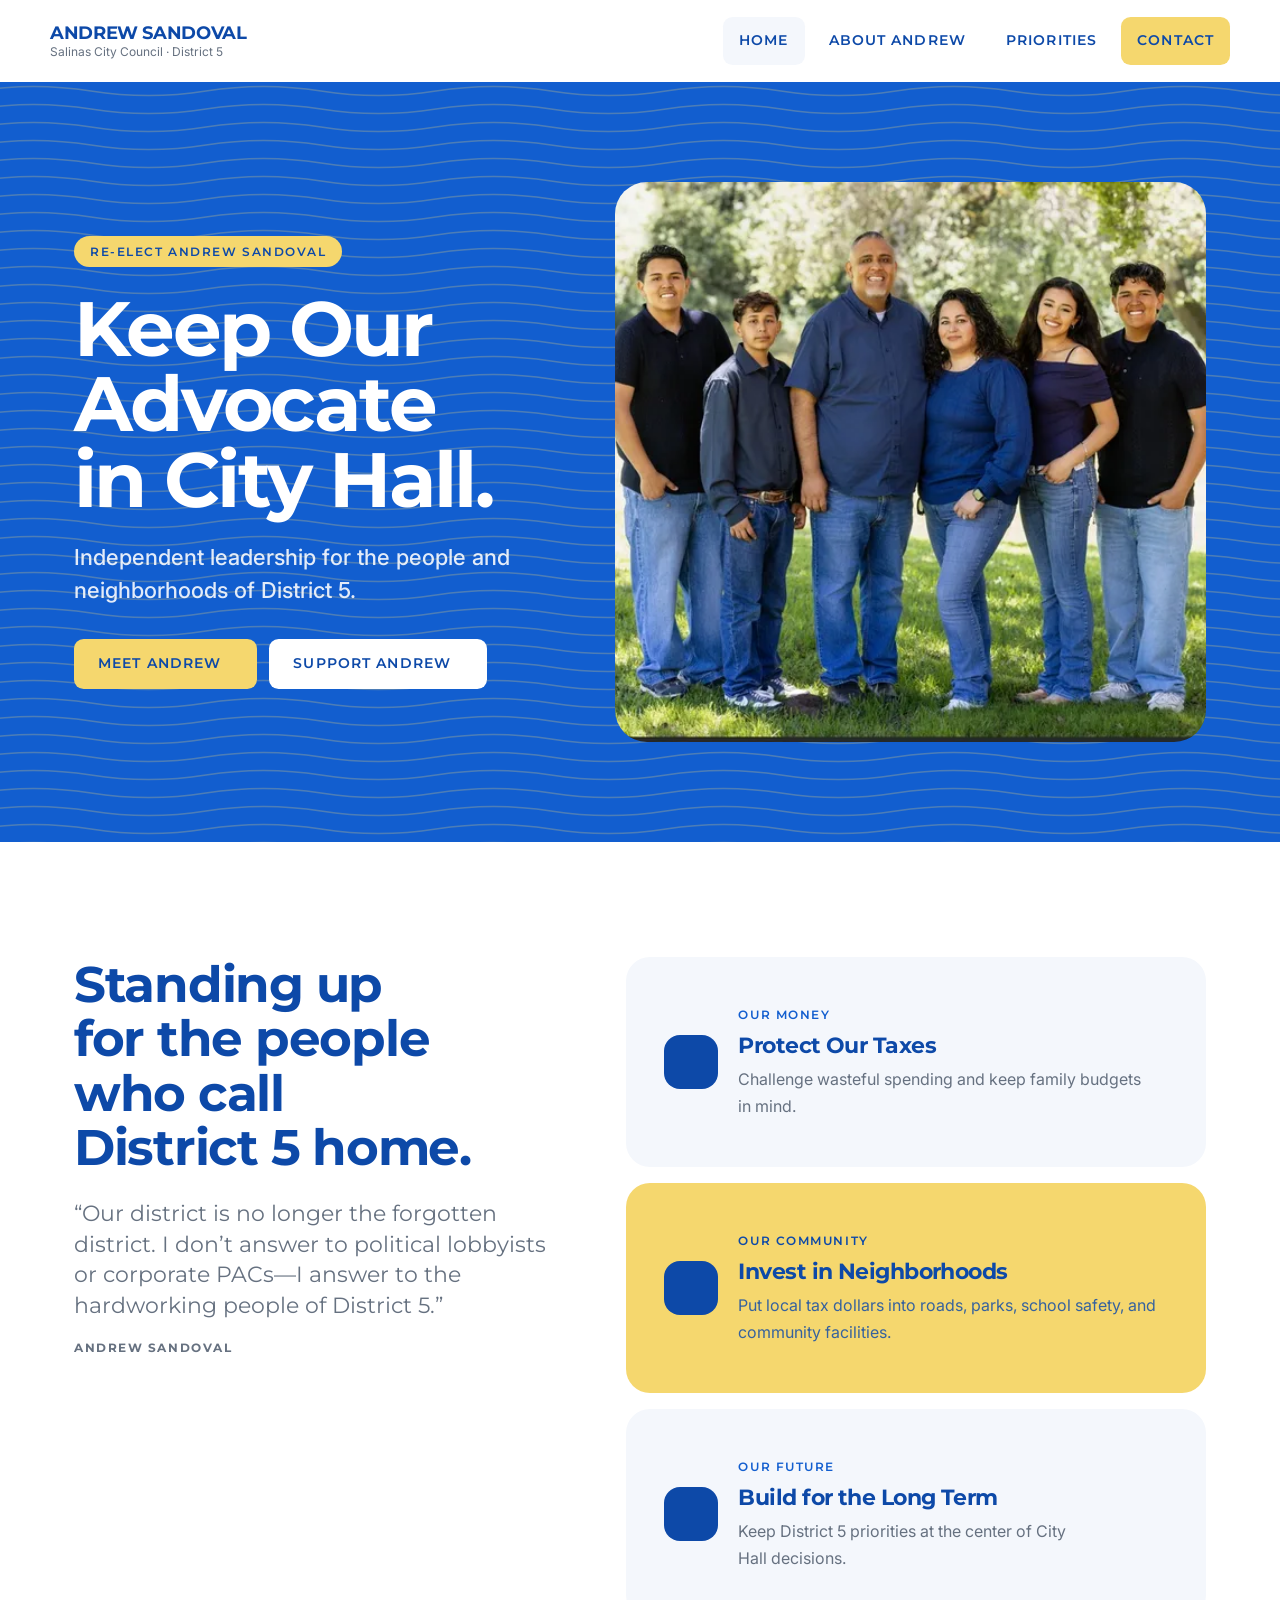
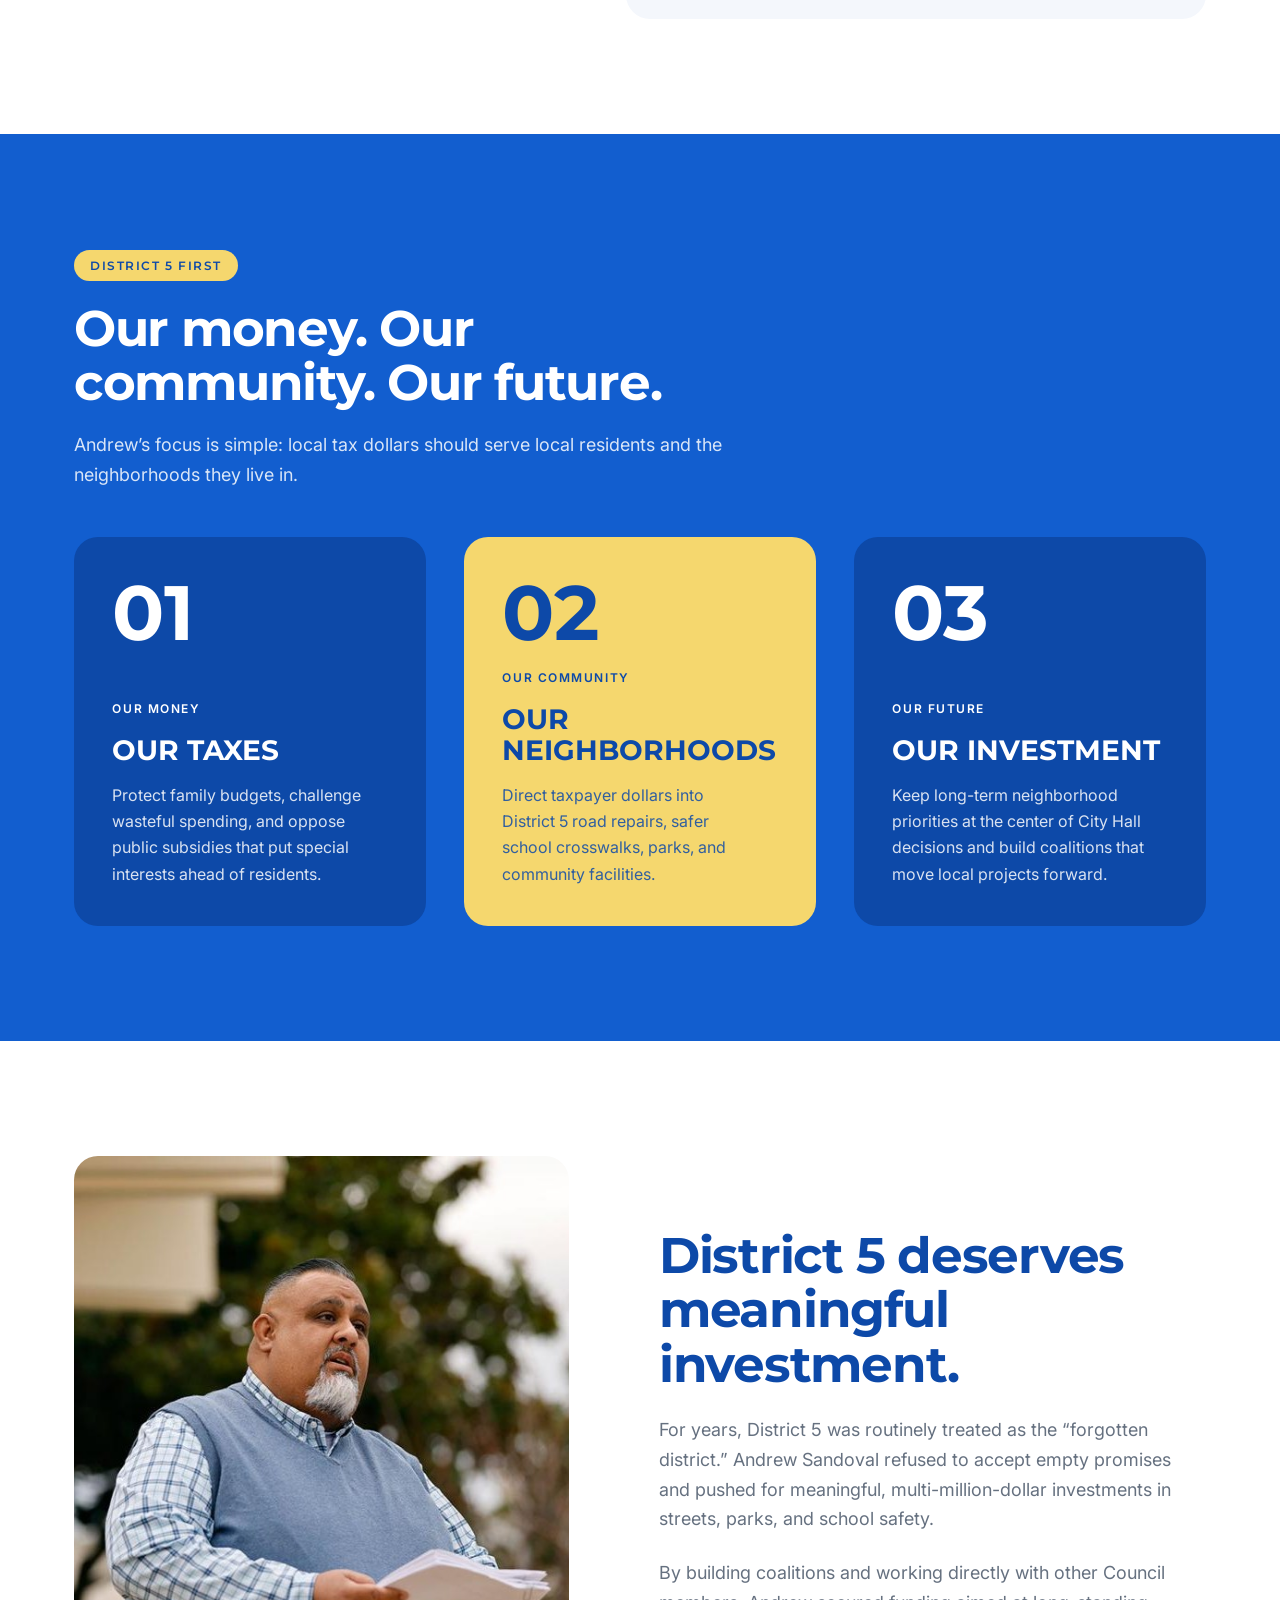
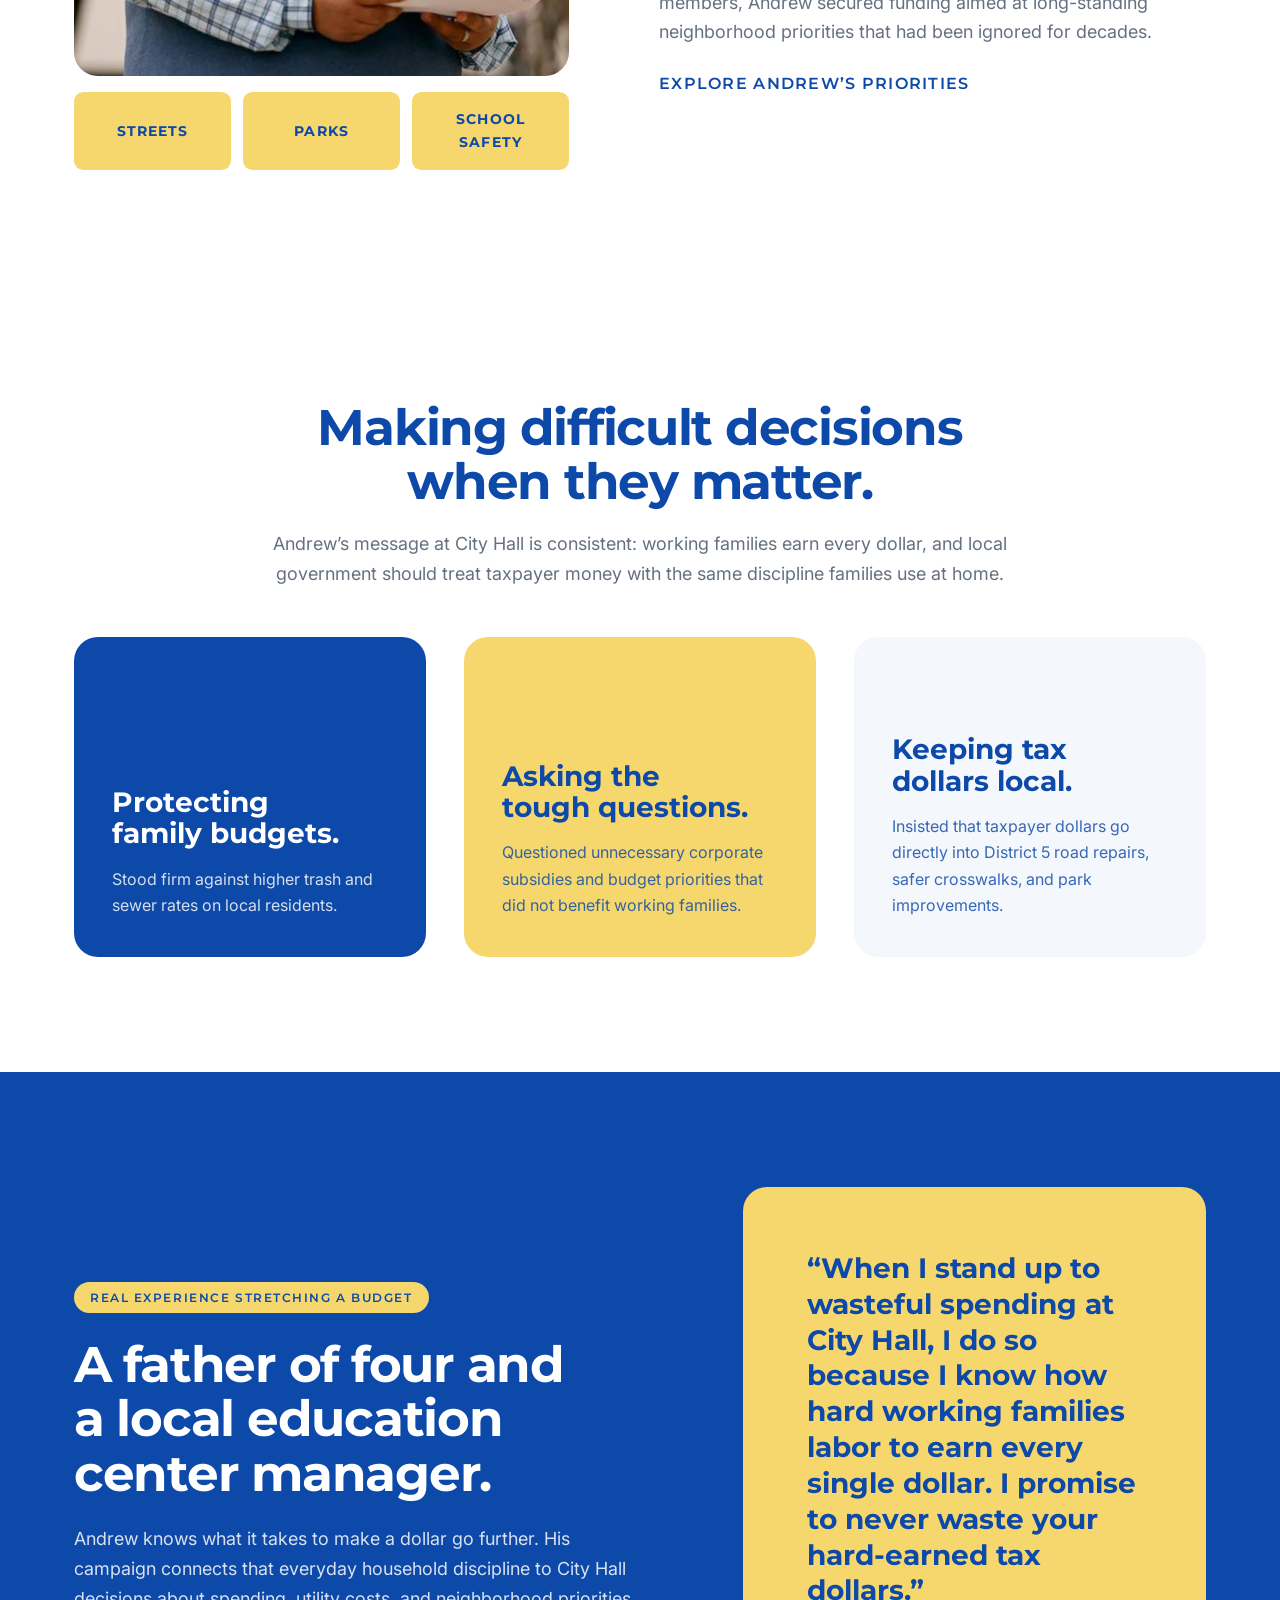
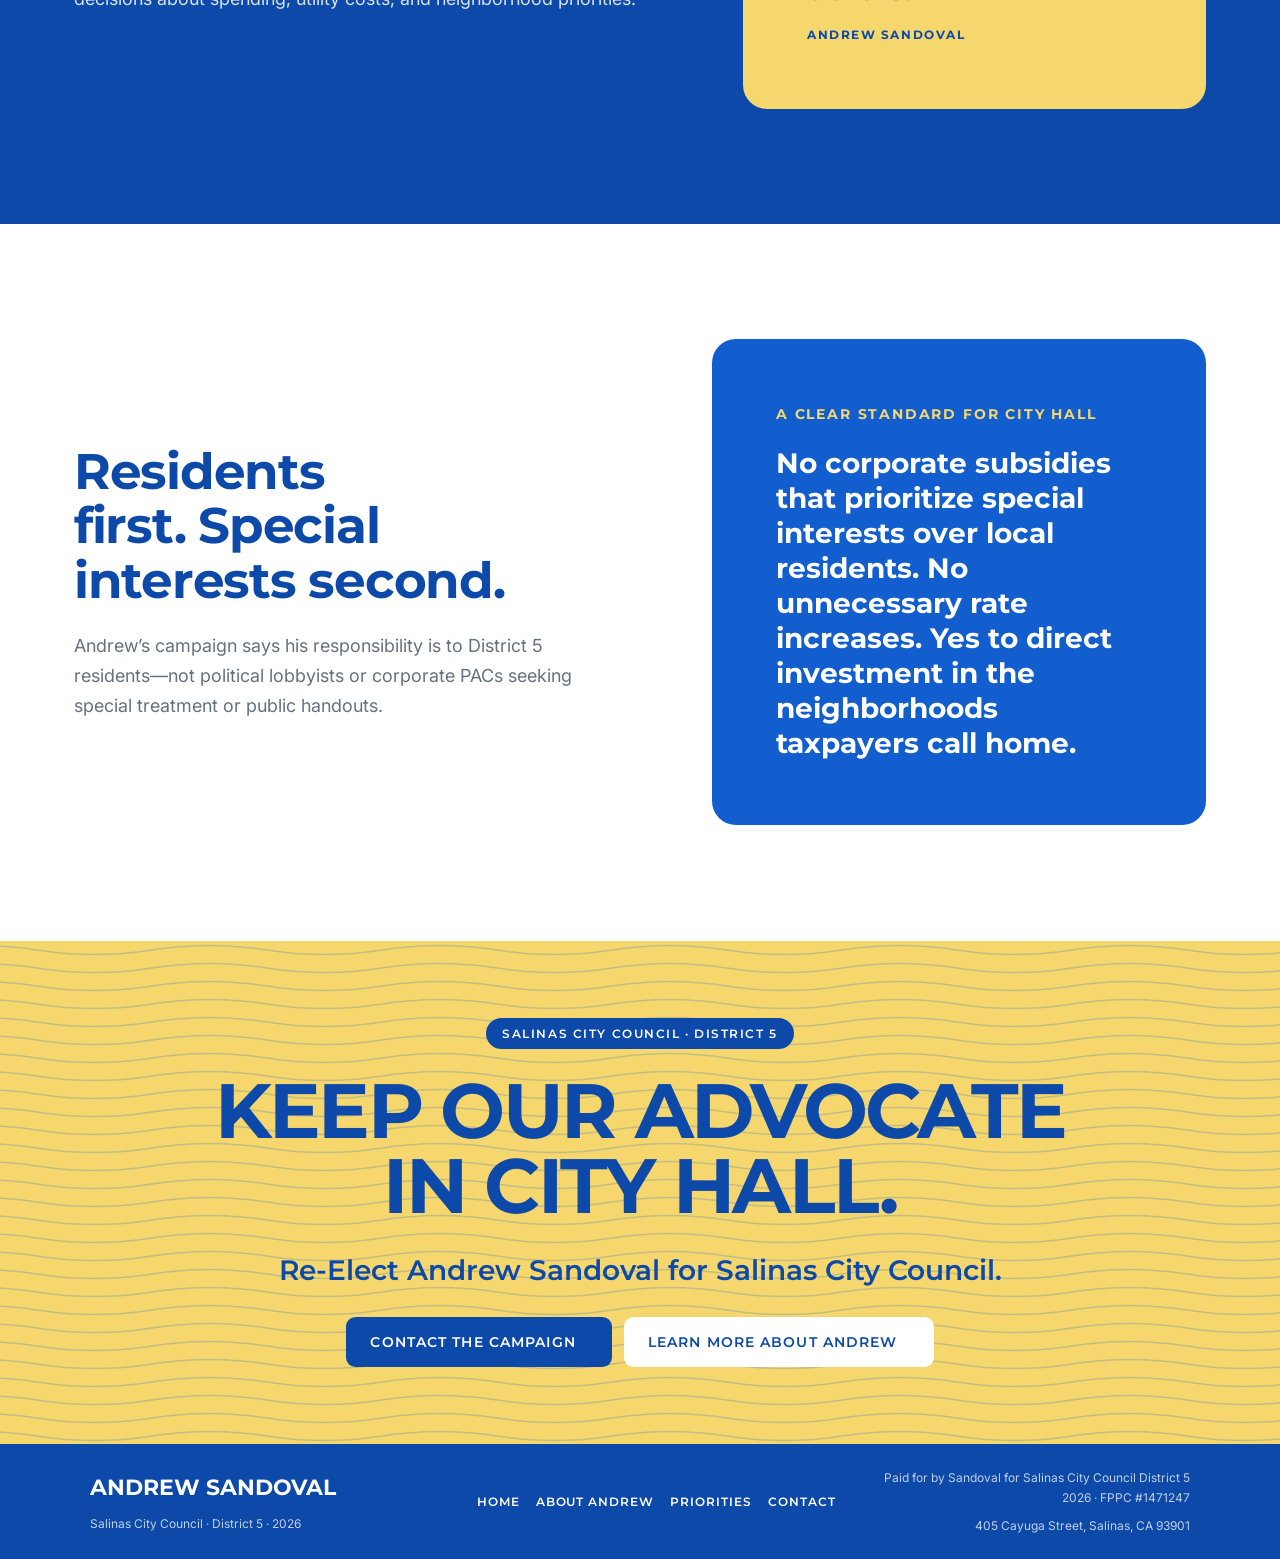
==== index.html @ 40cf456a "Initial" ====
<!DOCTYPE html>
<html lang="en">

<head>
  <meta charset="UTF-8">
  <meta name="viewport" content="width=device-width, initial-scale=1.0">
  <meta name="description"
    content="Andrew Sandoval for Salinas City Council District 5 — independent leadership, fiscal responsibility, and direct neighborhood investment.">
  <meta name="theme-color" content="#125ecf">
  <title>Andrew Sandoval | Salinas City Council District 5</title>

  <link rel="preconnect" href="https://fonts.googleapis.com">
  <link rel="preconnect" href="https://fonts.gstatic.com" crossorigin>
  <link
    href="https://fonts.googleapis.com/css2?family=Inter:wght@400;500;600&family=Montserrat:wght@500;600;700&display=swap"
    rel="stylesheet">
  <link rel="stylesheet"
    href="https://cdn-uicons.flaticon.com/4.0.0/uicons-regular-rounded/css/uicons-regular-rounded.css">
  <link rel="stylesheet" href="assets/css/style.css">
  <script src="assets/js/script.js" defer></script>
</head>

<body>
  <a class="skip-link" href="#main-content">Skip to main content</a>

  <header class="site-header" data-header>
    <div class="navbar-container">
      <a class="brand" href="index.html" aria-label="Andrew Sandoval campaign home">
        <span class="brand-copy">
          <strong>Andrew Sandoval</strong>
          <small>Salinas City Council · District 5</small>
        </span>
      </a>

      <nav class="desktop-nav" aria-label="Primary navigation">
        <a class="nav-link is-active" href="index.html" aria-current="page">Home</a>
        <a class="nav-link" href="about.html">About Andrew</a>
        <a class="nav-link" href="priorities.html">Priorities</a>
        <a class="nav-link nav-link-cta" href="contact.html"
          style="background: var(--color-accent); color: var(--color-brand-dark);">Contact</a>
      </nav>

      <button class="mobile-toggle" type="button" aria-label="Open navigation" aria-expanded="false"
        aria-controls="mobileMenu" data-menu-toggle>
        <span class="mobile-toggle-bar"></span>
        <span class="mobile-toggle-bar"></span>
        <span class="mobile-toggle-bar"></span>
      </button>
    </div>

    <nav class="mobile-menu" id="mobileMenu" aria-label="Mobile navigation" data-mobile-menu hidden>
      <div class="mobile-menu-container">
        <a class="mobile-link is-active" href="index.html" aria-current="page">Home</a>
        <a class="mobile-link" href="about.html">About Andrew</a>
        <a class="mobile-link" href="priorities.html">Priorities</a>
        <a class="mobile-link mobile-link-cta" href="contact.html">Contact</a>
      </div>
    </nav>
  </header>

  <main id="main-content">
    <section class="hero-section" aria-labelledby="heroTitle">
      <div class="section-waves section-waves-hero" aria-hidden="true"></div>
      <div class="hero-container">
        <div class="hero-copy" data-reveal="up">
          <p class="eyebrow eyebrow-on-blue">Re-Elect Andrew Sandoval</p>
          <h1 class="hero-title" id="heroTitle">Keep Our Advocate in City Hall.</h1>
          <p class="hero-subtitle">Independent leadership for the people and neighborhoods of District 5.</p>

          <div class="hero-actions">
            <a class="button button-primary" href="about.html">
              <span>Meet Andrew</span>
              <i class="fi fi-rr-angle-double-right" aria-hidden="true"></i>
            </a>
            <a class="button button-secondary" href="https://secure.anedot.com/andrew/2026" target="_blank"
              rel="noopener noreferrer">
              <span>Support Andrew</span>
              <i class="fi fi-rr-heart" aria-hidden="true"></i>
            </a>
          </div>
        </div>

        <div class="hero-media" data-reveal="left" data-reveal-delay="120">
          <div class="hero-image-wrap">
            <img class="hero-image" src="assets/img/andrewfamily.webp" alt="Andrew Sandoval with his family">
          </div>
        </div>
      </div>
    </section>

    <section class="advocate-section" aria-labelledby="advocateTitle">
      <div class="advocate-container">
        <div class="advocate-message" data-reveal="up">
          <p class="eyebrow" style="display: none;"></p>
          <h2 class="section-title" id="advocateTitle">Standing up for the people who call District 5 home.</h2>
          <blockquote class="advocate-quote">
            <p>“Our district is no longer the forgotten district. I don’t answer to political lobbyists or corporate
              PACs—I answer to the hardworking people of District 5.”</p>
            <cite>Andrew Sandoval</cite>
          </blockquote>
        </div>

        <div class="advocate-points" aria-label="Campaign priorities">
          <article class="advocate-point" data-reveal="up" data-reveal-delay="40">
            <span class="icon-box" aria-hidden="true"><i class="fi fi-rr-coins"></i></span>
            <p class="advocate-point-label">Our Money</p>
            <h3>Protect Our Taxes</h3>
            <p>Challenge wasteful spending and keep family budgets in mind.</p>
          </article>

          <article class="advocate-point advocate-point-accent" data-reveal="up" data-reveal-delay="100">
            <span class="icon-box" aria-hidden="true"><i class="fi fi-rr-home"></i></span>
            <p class="advocate-point-label">Our Community</p>
            <h3>Invest in Neighborhoods</h3>
            <p>Put local tax dollars into roads, parks, school safety, and community facilities.</p>
          </article>

          <article class="advocate-point" data-reveal="up" data-reveal-delay="160">
            <span class="icon-box" aria-hidden="true"><i class="fi fi-rr-chart-histogram"></i></span>
            <p class="advocate-point-label">Our Future</p>
            <h3>Build for the Long Term</h3>
            <p>Keep District 5 priorities at the center of City Hall decisions.</p>
          </article>
        </div>
      </div>
    </section>

    <section class="priorities-section" id="priorities" aria-labelledby="prioritiesTitle">
      <div class="priorities-container">
        <div class="section-heading" data-reveal="up">
          <p class="eyebrow eyebrow-on-blue">District 5 First</p>
          <h2 class="section-title section-title-light" id="prioritiesTitle">Our money. Our community. Our future.</h2>
          <p class="section-text section-text-light">Andrew’s focus is simple: local tax dollars should serve local
            residents and the neighborhoods they live in.</p>
        </div>

        <div class="priorities-grid">
          <article class="priority-card" data-reveal="up" data-reveal-delay="40">
            <span class="priority-number">01</span>
            <p class="priority-kicker">Our Money</p>
            <h3>Our Taxes</h3>
            <p>Protect family budgets, challenge wasteful spending, and oppose public subsidies that put special
              interests ahead of residents.</p>
          </article>

          <article class="priority-card priority-card-accent" data-reveal="up" data-reveal-delay="100">
            <span class="priority-number">02</span>
            <p class="priority-kicker">Our Community</p>
            <h3>Our Neighborhoods</h3>
            <p>Direct taxpayer dollars into District 5 road repairs, safer school crosswalks, parks, and community
              facilities.</p>
          </article>

          <article class="priority-card" data-reveal="up" data-reveal-delay="160">
            <span class="priority-number">03</span>
            <p class="priority-kicker">Our Future</p>
            <h3>Our Investment</h3>
            <p>Keep long-term neighborhood priorities at the center of City Hall decisions and build coalitions that
              move local projects forward.</p>
          </article>
        </div>
      </div>
    </section>

    <section class="investment-section" aria-labelledby="investmentTitle">
      <div class="investment-container">
        <div class="investment-media" data-reveal="right">
          <div class="section-image-wrap">
            <img class="section-image" src="assets/img/andrew2.jpg"
              alt="Andrew Sandoval speaking with District 5 residents">
          </div>
          <div class="investment-statements">
            <span>Streets</span>
            <span>Parks</span>
            <span>School Safety</span>
          </div>
        </div>

        <div class="investment-copy" data-reveal="up" data-reveal-delay="100">
          <p class="eyebrow" style="display: none;"></p>
          <h2 class="section-title" id="investmentTitle">District 5 deserves meaningful investment.</h2>
          <p class="section-text">For years, District 5 was routinely treated as the “forgotten district.” Andrew
            Sandoval refused to accept empty promises and pushed for meaningful, multi-million-dollar investments in
            streets, parks, and school safety.</p>
          <p class="section-text">By building coalitions and working directly with other Council members, Andrew secured
            funding aimed at long-standing neighborhood priorities that had been ignored for decades.</p>
          <a class="text-link" href="priorities.html">
            <span>Explore Andrew’s priorities</span>
            <span aria-hidden="true"><i class="fi fi-rr-angle-double-right"></i></span>
          </a>
        </div>
      </div>
    </section>

    <section class="responsibility-section" aria-labelledby="responsibilityTitle">
      <div class="responsibility-container">
        <div class="section-heading section-heading-centered" data-reveal="up">
          <p class="eyebrow" style="display: none;"></p>
          <h2 class="section-title" id="responsibilityTitle">Making difficult decisions when they matter.</h2>
          <p class="section-text">Andrew’s message at City Hall is consistent: working families earn every dollar, and
            local government should treat taxpayer money with the same discipline families use at home.</p>
        </div>

        <div class="responsibility-grid">
          <article class="responsibility-card responsibility-card-blue" data-reveal="up" data-reveal-delay="40">
            <p style="display: none;" class="responsibility-label">Voted NO on Rate Increases</p>
            <h3>Protecting family budgets.</h3>
            <p>Stood firm against higher trash and sewer rates on local residents.</p>
          </article>

          <article class="responsibility-card responsibility-card-yellow" data-reveal="up" data-reveal-delay="100">
            <p style="display: none;" class="responsibility-label">Challenging Wasteful Spending</p>
            <h3>Asking the tough questions.</h3>
            <p>Questioned unnecessary corporate subsidies and budget priorities that did not benefit working families.
            </p>
          </article>

          <article class="responsibility-card responsibility-card-light" data-reveal="up" data-reveal-delay="160">
            <p style="display: none;" class="responsibility-label">Invested Directly in Neighborhoods</p>
            <h3>Keeping tax dollars local.</h3>
            <p>Insisted that taxpayer dollars go directly into District 5 road repairs, safer crosswalks, and park
              improvements.</p>
          </article>
        </div>
      </div>
    </section>

    <section class="experience-section" aria-labelledby="experienceTitle">
      <div class="experience-container">
        <div class="experience-copy" data-reveal="up">
          <p class="eyebrow eyebrow-on-blue">Real Experience Stretching a Budget</p>
          <h2 class="section-title section-title-light" id="experienceTitle">A father of four and a local education
            center manager.</h2>
          <p class="section-text section-text-light">Andrew knows what it takes to make a dollar go further. His
            campaign connects that everyday household discipline to City Hall decisions about spending, utility costs,
            and neighborhood priorities.</p>
        </div>

        <blockquote class="experience-quote" data-reveal="left" data-reveal-delay="120">
          <p>“When I stand up to wasteful spending at City Hall, I do so because I know how hard working families labor
            to earn every single dollar. I promise to never waste your hard-earned tax dollars.”</p>
          <cite>Andrew Sandoval</cite>
        </blockquote>
      </div>
    </section>

    <section class="accountability-section" aria-labelledby="accountabilityTitle">
      <div class="accountability-container">
        <div class="accountability-copy" data-reveal="up">
          <p class="eyebrow" style="display: none;"></p>
          <h2 class="section-title" id="accountabilityTitle">Residents first. Special interests second.</h2>
          <p class="section-text">Andrew’s campaign says his responsibility is to District 5 residents—not political
            lobbyists or corporate PACs seeking special treatment or public handouts.</p>
        </div>

        <div class="accountability-callout" data-reveal="left" data-reveal-delay="100">
          <p class="callout-kicker">A clear standard for City Hall</p>
          <p class="callout-text">No corporate subsidies that prioritize special interests over local residents. No
            unnecessary rate increases. Yes to direct investment in the neighborhoods taxpayers call home.</p>
        </div>
      </div>
    </section>

    <section class="cta-section" aria-labelledby="ctaTitle">
      <div class="section-waves section-waves-cta" aria-hidden="true"></div>
      <div class="cta-container" data-reveal="up">
        <p class="eyebrow eyebrow-on-yellow">Salinas City Council · District 5</p>
        <h2 class="cta-title" id="ctaTitle">Keep Our Advocate in City Hall.</h2>
        <p class="cta-text">Re-Elect Andrew Sandoval for Salinas City Council.</p>
        <div class="cta-actions">
          <a class="button button-dark" href="contact.html">
            <span>Contact the Campaign</span>
            <span aria-hidden="true"><i class="fi fi-rr-angle-double-right"></i></span>
          </a>
          <a class="button button-blue" href="about.html">
            <span>Learn More About Andrew</span>
            <span aria-hidden="true"><i class="fi fi-rr-angle-double-right"></i></span>
          </a>
        </div>
      </div>
    </section>
  </main>

  <footer class="site-footer">
    <div class="footer-container">
      <div class="footer-brand">
        <strong>Andrew Sandoval</strong>
        <span>Salinas City Council · District 5 · 2026</span>
      </div>

      <nav class="footer-nav" aria-label="Footer navigation">
        <a href="index.html">Home</a>
        <a href="about.html">About Andrew</a>
        <a href="priorities.html">Priorities</a>
        <a href="contact.html">Contact</a>
      </nav>

      <div class="footer-legal">
        <p>Paid for by Sandoval for Salinas City Council District 5 2026 · FPPC #1471247</p>
        <p>405 Cayuga Street, Salinas, CA 93901</p>
      </div>
    </div>
  </footer>
</body>

</html>
---- assets/css/style.css ----
/* ==========================================================
   ANDREW SANDOVAL — DESIGN TOKENS
   ========================================================== */
:root {
  /* Campaign colors */
  --color-blue-950: #083374;
  --color-blue-900: #0d49a8;
  --color-blue-700: #125ecf;
  --color-blue-500: #5a8de0;
  --color-blue-100: #dce8fa;
  --color-blue-050: #f4f7fc;
  --color-yellow-500: #f5d76e;
  --color-yellow-400: #f8e39b;
  --color-gray-700: #566170;
  --color-gray-500: #7b8795;
  --color-gray-200: #d9dee5;
  --color-gray-050: #f4f5f7;
  --color-white: #ffffff;
  --color-ink: #182131;
  --color-muted: #667180;

  /* Semantic colors */
  --color-brand: var(--color-blue-700);
  --color-brand-dark: var(--color-blue-900);
  --color-brand-deep: var(--color-blue-950);
  --color-accent: var(--color-yellow-500);
  --color-accent-gray: var(--color-gray-500);
  --color-surface: var(--color-white);
  --color-surface-soft: var(--color-white);
  --color-surface-blue: var(--color-gray-050);
  --color-text: var(--color-ink);
  --color-text-muted: var(--color-muted);
  --color-text-inverse: var(--color-white);

  /* Typography */
  --font-display: "Montserrat", Arial, sans-serif;
  --font-body: "Inter", Arial, sans-serif;

  --font-size-xs: 0.75rem;
  --font-size-sm: 0.875rem;
  --font-size-base: 1rem;
  --font-size-md: 1.125rem;
  --font-size-lg: 1.375rem;
  --font-size-xl: 1.75rem;
  --font-size-2xl: clamp(2rem, 4vw, 3.15rem);
  --font-size-3xl: clamp(2.75rem, 6vw, 5.25rem);
  --font-size-display: clamp(3.3rem, 7vw, 6.7rem);
  --font-size-page-title: clamp(3.1rem, 7vw, 6.25rem);

  --font-weight-regular: 400;
  --font-weight-medium: 500;
  --font-weight-semibold: 600;
  --font-weight-bold: 600;
  --font-weight-black: 700;

  --line-height-tight: 0.98;
  --line-height-heading: 1.08;
  --line-height-body: 1.65;

  --letter-spacing-tight: -0.035em;
  --letter-spacing-heading: -0.025em;
  --letter-spacing-normal: 0;
  --letter-spacing-wide: 0.08em;
  --letter-spacing-wider: 0.13em;

  /* Spacing scale */
  --space-1: 0.25rem;
  --space-2: 0.5rem;
  --space-3: 0.75rem;
  --space-4: 1rem;
  --space-5: 1.25rem;
  --space-6: 1.5rem;
  --space-8: 2rem;
  --space-10: 2.5rem;
  --space-12: 3rem;
  --space-14: 3.5rem;
  --space-16: 4rem;
  --space-20: 5rem;
  --space-24: 6rem;
  --space-28: 7rem;
  --space-32: 8rem;

  /* Layout */
  --container-max: 1180px;
  --container-wide: 1280px;
  --container-copy: 760px;
  --container-inline: clamp(1.25rem, 4vw, 3rem);
  --section-space: clamp(4.5rem, 9vw, 7.5rem);
  --section-space-compact: clamp(3.25rem, 6vw, 5rem);
  --grid-gap: clamp(1.25rem, 3vw, 2.5rem);
  --content-gap: clamp(2.5rem, 6vw, 5rem);

  /* Shape */
  --radius-sm: 0.6rem;
  --radius-md: 1rem;
  --radius-lg: 1.5rem;
  --radius-xl: 2rem;
  --radius-pill: 999px;

  /* Motion */
  --duration-fast: 160ms;
  --duration-base: 320ms;
  --duration-slow: 700ms;
  --ease-standard: cubic-bezier(0.2, 0.7, 0.2, 1);

  /* Header */
  --header-height: 82px;
}

/* ==========================================================
   RESET / BASE
   ========================================================== */
* {
  box-sizing: border-box;
}

html {
  scroll-behavior: smooth;
  scroll-padding-top: calc(var(--header-height) + var(--space-4));
}

body {
  margin: 0;
  min-width: 320px;
  background: var(--color-surface);
  color: var(--color-text);
  font-family: var(--font-body);
  font-size: var(--font-size-base);
  line-height: var(--line-height-body);
  -webkit-font-smoothing: antialiased;
}

body.menu-open {
  overflow: hidden;
}

img {
  display: block;
  width: 100%;
  max-width: 100%;
}

img[src=""] {
  visibility: hidden;
}

h1,
h2,
h3,
p,
blockquote,
figure {
  margin: 0;
}

h1,
h2,
h3,
strong {
  text-wrap: balance;
}

p {
  text-wrap: pretty;
}

a {
  color: inherit;
}

button,
a {
  -webkit-tap-highlight-color: transparent;
}

button {
  font: inherit;
}

a:focus-visible,
button:focus-visible {
  outline: 3px solid var(--color-accent);
  outline-offset: 4px;
}

.fi {
  display: inline-flex;
  align-items: center;
  justify-content: center;
  line-height: 1;
}

.skip-link {
  position: fixed;
  top: var(--space-4);
  left: var(--space-4);
  z-index: 1000;
  transform: translateY(-200%);
  background: var(--color-accent);
  color: var(--color-brand-dark);
  padding: var(--space-3) var(--space-5);
  border-radius: var(--radius-sm);
  font-weight: var(--font-weight-bold);
  text-decoration: none;
  transition: transform var(--duration-fast) var(--ease-standard);
}

.skip-link:focus {
  transform: translateY(0);
}

/* ==========================================================
   SHARED LAYOUT / TYPE
   ========================================================== */
.hero-container,
.advocate-container,
.priorities-container,
.investment-container,
.responsibility-container,
.experience-container,
.accountability-container,
.about-hero-container,
.roots-container,
.service-container,
.family-container,
.values-container,
.priorities-hero-container,
.priority-overview-container,
.fiscal-container,
.neighborhood-container,
.accountability-page-container,
.contact-hero-container,
.contact-options-container,
.support-container,
.contact-note-container,
.cta-container,
.navbar-container,
.mobile-menu-container,
.footer-container {
  width: min(100% - (var(--container-inline) * 2), var(--container-max));
  margin-inline: auto;
}

.hero-section,
.advocate-section,
.priorities-section,
.investment-section,
.responsibility-section,
.experience-section,
.accountability-section,
.about-hero-section,
.roots-section,
.service-section,
.family-section,
.values-section,
.priorities-hero-section,
.priority-overview-section,
.fiscal-section,
.neighborhood-section,
.accountability-page-section,
.contact-hero-section,
.contact-options-section,
.support-section,
.contact-note-section,
.cta-section {
  position: relative;
}

.eyebrow {
  display: inline-flex;
  align-items: center;
  width: fit-content;
  padding: var(--space-2) var(--space-4);
  border-radius: var(--radius-pill);
  background: var(--color-surface-blue);
  color: var(--color-brand-dark);
  font-family: var(--font-display);
  font-size: var(--font-size-xs);
  font-weight: var(--font-weight-bold);
  letter-spacing: var(--letter-spacing-wider);
  line-height: 1.25;
  text-transform: uppercase;
}

.eyebrow-on-blue {
  background: var(--color-accent);
  color: var(--color-brand-dark);
}

.eyebrow-on-yellow {
  background: var(--color-brand-dark);
  color: var(--color-text-inverse);
}

.section-heading {
  display: grid;
  gap: var(--space-5);
  max-width: var(--container-copy);
}

.section-heading-centered {
  justify-items: center;
  margin-inline: auto;
  text-align: center;
}

.section-title {
  font-family: var(--font-display);
  font-size: var(--font-size-2xl);
  font-weight: var(--font-weight-black);
  letter-spacing: var(--letter-spacing-heading);
  line-height: var(--line-height-heading);
  color: var(--color-brand-dark);
}

.section-title-light {
  color: var(--color-text-inverse);
}

.section-text {
  color: var(--color-text-muted);
  font-size: var(--font-size-md);
  line-height: var(--line-height-body);
}

.section-text-light {
  color: var(--color-text-inverse);
  opacity: 0.84;
}

.button {
  display: inline-flex;
  align-items: center;
  justify-content: center;
  gap: var(--space-3);
  min-height: 50px;
  padding: var(--space-3) var(--space-6);
  border-radius: var(--radius-sm);
  font-family: var(--font-display);
  font-size: var(--font-size-sm);
  font-weight: var(--font-weight-bold);
  letter-spacing: var(--letter-spacing-wide);
  line-height: 1.2;
  text-decoration: none;
  text-transform: uppercase;
  transition: transform var(--duration-fast) var(--ease-standard), background-color var(--duration-fast) var(--ease-standard), color var(--duration-fast) var(--ease-standard);
}

.button:hover {
  transform: translateY(-3px);
}

.button-primary {
  background: var(--color-accent);
  color: var(--color-brand-dark);
}

.button-primary:hover {
  background: var(--color-white);
}

.button-secondary {
  background: var(--color-white);
  color: var(--color-brand-dark);
}

.button-secondary:hover {
  background: var(--color-blue-100);
}

.button-dark {
  background: var(--color-brand-dark);
  color: var(--color-white);
}

.button-dark:hover {
  background: var(--color-blue-700);
}

.button-blue {
  background: var(--color-white);
  color: var(--color-brand-dark);
}

.button-blue:hover {
  background: var(--color-blue-050);
}

.text-link {
  display: inline-flex;
  align-items: center;
  gap: var(--space-3);
  width: fit-content;
  color: var(--color-brand-dark);
  font-family: var(--font-display);
  font-weight: var(--font-weight-bold);
  letter-spacing: var(--letter-spacing-wide);
  text-decoration: none;
  text-transform: uppercase;
}

.text-link:hover {
  color: var(--color-brand);
}

.icon-box {
  display: grid;
  place-items: center;
  width: 54px;
  height: 54px;
  flex: 0 0 auto;
  border-radius: var(--radius-md);
  background: var(--color-brand-dark);
  color: var(--color-white);
  font-size: 1.35rem;
}

.icon-box-blue {
  background: var(--color-brand);
  color: var(--color-white);
}

.icon-box-yellow {
  background: var(--color-accent);
  color: var(--color-brand-dark);
}

/* ==========================================================
   HEADER / NAVIGATION
   ========================================================== */
.site-header {
  position: sticky;
  top: 0;
  z-index: 100;
  min-height: var(--header-height);
  background: var(--color-white);
  transition: background-color var(--duration-base) var(--ease-standard);
}

.site-header.is-scrolled {
  background: var(--color-white);
}

.navbar-container {
  min-height: var(--header-height);
  display: flex;
  align-items: center;
  justify-content: space-between;
  gap: var(--space-8);
}

.brand {
  display: inline-flex;
  align-items: center;
  gap: var(--space-3);
  min-width: 0;
  color: var(--color-brand-dark);
  text-decoration: none;
}

.brand-mark {
  display: grid;
  place-items: center;
  width: 46px;
  aspect-ratio: 1;
  flex: 0 0 auto;
  border-radius: var(--radius-sm);
  background: var(--color-brand);
  color: var(--color-white);
  font-family: var(--font-display);
  font-size: var(--font-size-md);
  font-weight: var(--font-weight-black);
  letter-spacing: -0.04em;
}

.brand-copy {
  display: grid;
  gap: 0.05rem;
  line-height: 1.15;
}

.brand-copy strong {
  font-family: var(--font-display);
  font-size: var(--font-size-md);
  font-weight: var(--font-weight-black);
  letter-spacing: -0.02em;
  text-transform: uppercase;
}

.brand-copy small {
  color: var(--color-text-muted);
  font-size: var(--font-size-xs);
}

.desktop-nav {
  display: flex;
  align-items: center;
  gap: var(--space-2);
}

.nav-link,
.mobile-link,
.footer-nav a {
  font-family: var(--font-display);
  font-weight: var(--font-weight-bold);
  text-decoration: none;
}

.nav-link {
  padding: var(--space-3) var(--space-4);
  border-radius: var(--radius-sm);
  color: var(--color-brand-dark);
  font-size: var(--font-size-sm);
  letter-spacing: var(--letter-spacing-wide);
  text-transform: uppercase;
  transition: background-color var(--duration-fast) var(--ease-standard), color var(--duration-fast) var(--ease-standard);
}

.nav-link:hover,
.nav-link.is-active {
  background: var(--color-blue-050);
}

.nav-link-cta {
  background: var(--color-accent);
}

.nav-link-cta:hover {
  background: var(--color-brand-dark);
  color: var(--color-white);
}

.mobile-toggle {
  display: none;
  width: 46px;
  height: 46px;
  padding: var(--space-3);
  border: 0;
  border-radius: var(--radius-sm);
  background: var(--color-brand-dark);
  cursor: pointer;
}

.mobile-toggle-bar {
  display: block;
  width: 100%;
  height: 2px;
  background: var(--color-white);
  transition: transform var(--duration-fast) var(--ease-standard), opacity var(--duration-fast) var(--ease-standard);
}

.mobile-toggle-bar + .mobile-toggle-bar {
  margin-top: 5px;
}

.mobile-toggle[aria-expanded="true"] .mobile-toggle-bar:nth-child(1) {
  transform: translateY(7px) rotate(45deg);
}

.mobile-toggle[aria-expanded="true"] .mobile-toggle-bar:nth-child(2) {
  opacity: 0;
}

.mobile-toggle[aria-expanded="true"] .mobile-toggle-bar:nth-child(3) {
  transform: translateY(-7px) rotate(-45deg);
}

.mobile-menu {
  background: var(--color-brand-dark);
}

.mobile-menu-container {
  display: grid;
  gap: var(--space-2);
  padding-block: var(--space-4) var(--space-6);
}

.mobile-link {
  padding: var(--space-4);
  border-radius: var(--radius-sm);
  color: var(--color-white);
  letter-spacing: var(--letter-spacing-wide);
  text-transform: uppercase;
}

.mobile-link:hover,
.mobile-link.is-active {
  background: var(--color-blue-700);
}

.mobile-link-cta {
  background: var(--color-accent);
  color: var(--color-brand-dark);
}

/* ==========================================================
   DECORATIVE WAVE SYSTEM
   One thin wave tile repeats on both axes. The tile keeps a
   fixed 460px wavelength and 18px row spacing at every viewport
   size, so the pattern fills the entire section without stretching.
   A tiny horizontal drift adds motion without deforming the waves.
   ========================================================== */
.section-waves {
  --wave-start-x: -24px;
  --wave-end-x: -10px;

  position: absolute;
  inset: 0;
  z-index: 0;
  pointer-events: none;
  background-repeat: repeat;
  background-size: 460px 18px;
  background-position: var(--wave-start-x) 0;
  animation: wave-pattern-drift 10s ease-in-out infinite alternate;
}

.section-waves-hero {
  opacity: 0.26;
  background-image: url("../img/wave-pattern-yellow.svg");
}

.section-waves-cta {
  --wave-start-x: -78px;
  --wave-end-x: -64px;
  opacity: 0.22;
  background-image: url("../img/wave-pattern-blue.svg");
}

@keyframes wave-pattern-drift {
  from {
    background-position: var(--wave-start-x) 0;
  }

  to {
    background-position: var(--wave-end-x) 0;
  }
}

.hero-container,
.about-hero-container,
.priorities-hero-container,
.contact-hero-container,
.cta-container {
  position: relative;
  z-index: 1;
}

/* ==========================================================
   HOME — HERO
   ========================================================== */
.hero-section {
  overflow: hidden;
  background: var(--color-brand);
  color: var(--color-white);
}

.hero-container {
  min-height: min(760px, calc(100svh - var(--header-height)));
  display: grid;
  grid-template-columns: minmax(0, 0.88fr) minmax(390px, 1.12fr);
  gap: var(--content-gap);
  align-items: center;
  padding: var(--section-space-compact) 1.5rem;
}

.hero-copy {
  display: grid;
  gap: var(--space-6);
  align-content: center;
}

.hero-title {
  max-width: 700px;
  font-family: var(--font-display);
  font-size: var(--font-size-3xl);
  font-weight: 700;
  letter-spacing: var(--letter-spacing-tight);
  line-height: var(--line-height-tight);
}

.hero-subtitle {
  max-width: 650px;
  color: var(--color-white);
  font-size: var(--font-size-lg);
  font-weight: var(--font-weight-medium);
  line-height: 1.5;
  opacity: 0.88;
}

.hero-actions {
  display: flex;
  flex-wrap: wrap;
  gap: var(--space-3);
  padding-top: var(--space-2);
}

.hero-media {
  display: grid;
  align-self: stretch;
  align-content: center;
}

.hero-image-wrap {
  min-height: 560px;
  overflow: hidden;
  border-radius: var(--radius-xl);
  background: var(--color-gray-500);
}

.hero-image {
  height: 100%;
  min-height: 560px;
  object-fit: cover;
  object-position: center;
}

/* ==========================================================
   HOME — ADVOCATE / HERO DETAILS
   ========================================================== */
.advocate-section {
  background: var(--color-white);
}

.advocate-container {
  display: grid;
  grid-template-columns: minmax(0, 0.9fr) minmax(0, 1.1fr);
  gap: var(--content-gap);
  align-items: start;
  padding: var(--section-space) 1.5rem;
}

.advocate-message {
  display: grid;
  gap: var(--space-6);
  position: sticky;
  top: calc(var(--header-height) + var(--space-8));
}

.advocate-quote {
  display: grid;
  gap: var(--space-4);
  border-radius: var(--radius-lg);
  color: var(--color-white);
  color: var(--color-text-muted);
    font-size: var(--font-size-md);
    line-height: var(--line-height-body);
}

.advocate-quote p {
  font-family: var(--font-display);
  font-size: var(--font-size-lg);
  line-height: 1.4;
}

.advocate-quote cite,
.experience-quote cite {
  display: block;
  font-family: var(--font-display);
  font-size: var(--font-size-xs);
  font-style: normal;
  font-weight: var(--font-weight-black);
  letter-spacing: var(--letter-spacing-wider);
  text-transform: uppercase;
}


.experience-quote cite {
  margin-top: var(--space-4);
}

.advocate-points {
  display: grid;
  gap: var(--space-4);
}

.advocate-point {
  min-height: 210px;
  display: grid;
  grid-template-columns: auto 1fr;
  column-gap: var(--space-5);
  row-gap: var(--space-2);
  align-content: center;
  padding: clamp(1.5rem, 3vw, 2.5rem);
  border-radius: var(--radius-lg);
  background: var(--color-blue-050);
}

.advocate-point-accent {
  background: var(--color-accent);
}

.advocate-point .icon-box {
  grid-row: 1 / span 3;
  align-self: center;
}

.advocate-point-label {
  color: var(--color-brand);
  font-family: var(--font-display);
  font-size: var(--font-size-xs);
  font-weight: var(--font-weight-bold);
  letter-spacing: var(--letter-spacing-wider);
  text-transform: uppercase;
}

.advocate-point-accent .advocate-point-label {
  color: var(--color-brand-dark);
}

.advocate-point h3 {
  color: var(--color-brand-dark);
  font-family: var(--font-display);
  font-size: var(--font-size-lg);
  font-weight: var(--font-weight-black);
  letter-spacing: var(--letter-spacing-heading);
  line-height: 1.15;
}

.advocate-point p:last-child {
  color: var(--color-text-muted);
}

.advocate-point-accent p:last-child {
  color: var(--color-brand-dark);
  opacity: 0.82;
}

/* ==========================================================
   PRIORITIES
   ========================================================== */
.priorities-section {
  background: var(--color-brand);
  color: var(--color-white);
}

.priorities-container {
  display: grid;
  gap: var(--space-12);
  padding: var(--section-space) 1.5rem;
}

.priorities-grid {
  display: grid;
  grid-template-columns: repeat(3, minmax(0, 1fr));
  gap: var(--grid-gap);
}

.priority-card {
  min-height: 360px;
  display: flex;
  flex-direction: column;
  justify-content: flex-end;
  gap: var(--space-4);
  padding: clamp(1.5rem, 3vw, 2.5rem);
  border-radius: var(--radius-lg);
  background: var(--color-brand-dark);
}

.priority-card-accent {
  background: var(--color-accent);
  color: var(--color-brand-dark);
}

.priority-number {
  margin-bottom: auto;
  font-family: var(--font-display);
  font-size: var(--font-size-3xl);
  font-weight: var(--font-weight-black);
  line-height: 1;
  opacity: 1;
}

.priority-kicker {
  font-size: var(--font-size-xs);
  font-weight: var(--font-weight-bold);
  letter-spacing: var(--letter-spacing-wider);
  text-transform: uppercase;
}

.priority-card h3 {
  font-family: var(--font-display);
  font-size: var(--font-size-xl);
  font-weight: var(--font-weight-black);
  line-height: 1.1;
  text-transform: uppercase;
}

.priority-card p:last-child {
  opacity: 0.84;
}

/* ==========================================================
   INVESTMENT STORY
   ========================================================== */
.investment-section {
  background: var(--color-surface);
}

.investment-container {
  display: grid;
  grid-template-columns: minmax(0, 0.95fr) minmax(0, 1.05fr);
  gap: clamp(3rem, 7vw, 7rem);
  align-items: center;
  padding: var(--section-space) 1.5rem;
}

.investment-media {
  display: grid;
  gap: var(--space-4);
}

.section-image-wrap {
  min-height: 520px;
  overflow: hidden;
  border-radius: var(--radius-lg);
  background: var(--color-gray-500);
}

.section-image {
  min-height: 520px;
  height: 100%;
  object-fit: cover;
}

.investment-statements {
  display: grid;
  grid-template-columns: repeat(3, 1fr);
  gap: var(--space-3);
}

.investment-statements span {
  display: flex;
  justify-content: center;
  align-items: center;
  padding: var(--space-4);
  border-radius: var(--radius-sm);
  background: var(--color-accent);
  color: var(--color-brand-dark);
  font-family: var(--font-display);
  font-size: var(--font-size-sm);
  font-weight: var(--font-weight-black);
  letter-spacing: var(--letter-spacing-wide);
  text-align: center;
  text-transform: uppercase;
}

.investment-copy {
  display: grid;
  gap: var(--space-6);
}

/* ==========================================================
   FISCAL RESPONSIBILITY
   ========================================================== */
.responsibility-section {
  background: var(--color-white);
}

.responsibility-container {
  display: grid;
  gap: var(--space-12);
  padding: var(--section-space) 1.5rem;
}

.responsibility-grid {
  display: grid;
  grid-template-columns: repeat(3, minmax(0, 1fr));
  gap: var(--grid-gap);
}

.responsibility-card {
  min-height: 320px;
  display: flex;
  flex-direction: column;
  justify-content: flex-end;
  gap: var(--space-4);
  padding: clamp(1.5rem, 3vw, 2.5rem);
  border-radius: var(--radius-lg);
}

.responsibility-card-blue {
  background: var(--color-brand-dark);
  color: var(--color-white);
}

.responsibility-card-yellow {
  background: var(--color-accent);
  color: var(--color-brand-dark);
}

.responsibility-card-light {
  background: var(--color-blue-050);
  color: var(--color-brand-dark);
}

.responsibility-label {
  margin-bottom: auto;
  font-size: var(--font-size-xs);
  font-weight: var(--font-weight-bold);
  letter-spacing: var(--letter-spacing-wider);
  text-transform: uppercase;
}

.responsibility-card h3 {
  font-family: var(--font-display);
  font-size: var(--font-size-xl);
  font-weight: var(--font-weight-black);
  line-height: 1.12;
}

.responsibility-card p:last-child {
  opacity: 0.82;
}

/* ==========================================================
   EXPERIENCE / QUOTE
   ========================================================== */
.experience-section {
  background: var(--color-brand-dark);
  color: var(--color-white);
}

.experience-container {
  display: grid;
  grid-template-columns: minmax(0, 1fr) minmax(320px, 0.8fr);
  gap: clamp(3rem, 7vw, 7rem);
  align-items: center;
  padding: var(--section-space) 1.5rem;
}

.experience-copy {
  display: grid;
  gap: var(--space-6);
}

.experience-quote {
  padding: clamp(2rem, 5vw, 4rem);
  border-radius: var(--radius-lg);
  background: var(--color-accent);
  color: var(--color-brand-dark);
}

.experience-quote p {
  font-family: var(--font-display);
  font-size: var(--font-size-xl);
  font-weight: var(--font-weight-black);
  line-height: 1.28;
}

/* ==========================================================
   ACCOUNTABILITY
   ========================================================== */
.accountability-section {
  background: var(--color-white);
}

.accountability-container {
  display: grid;
  grid-template-columns: minmax(0, 1fr) minmax(0, 0.9fr);
  gap: clamp(3rem, 7vw, 7rem);
  align-items: center;
  padding: var(--section-space) 1.5rem;
}

.accountability-copy {
  display: grid;
  gap: var(--space-6);
}

.accountability-callout {
  min-height: 360px;
  display: flex;
  flex-direction: column;
  justify-content: flex-end;
  gap: var(--space-5);
  padding: clamp(2rem, 5vw, 4rem);
  border-radius: var(--radius-lg);
  background: var(--color-brand);
  color: var(--color-white);
}

.callout-kicker {
  margin-bottom: auto;
  color: var(--color-accent);
  font-family: var(--font-display);
  font-size: var(--font-size-sm);
  font-weight: var(--font-weight-black);
  letter-spacing: var(--letter-spacing-wider);
  text-transform: uppercase;
}

.callout-text {
  font-family: var(--font-display);
  font-size: var(--font-size-xl);
  font-weight: var(--font-weight-black);
  line-height: 1.25;
}

/* ==========================================================
   ABOUT — HERO
   ========================================================== */
.about-hero-section {
  overflow: hidden;
  background: var(--color-brand);
  color: var(--color-white);
}

.about-hero-container {
  min-height: 650px;
  display: grid;
  grid-template-columns: minmax(0, 0.9fr) minmax(380px, 1.1fr);
  gap: var(--content-gap);
  align-items: center;
  padding: var(--section-space-compact) 1.5rem;
}

.about-hero-copy {
  display: grid;
  gap: var(--space-6);
}

.about-hero-title {
  font-family: var(--font-display);
  font-size: var(--font-size-page-title);
  font-weight: var(--font-weight-black);
  letter-spacing: var(--letter-spacing-tight);
  line-height: var(--line-height-tight);
}

.about-hero-text {
  max-width: 680px;
  font-size: var(--font-size-lg);
  line-height: 1.55;
  opacity: 0.88;
}

.about-image-wrap {
  min-height: 500px;
  overflow: hidden;
  border-radius: var(--radius-xl);
  background: var(--color-gray-500);
}

.about-image-wrap-large {
  min-height: 550px;
}

.about-image {
  height: 100%;
  min-height: inherit;
  object-fit: cover;
}

/* ==========================================================
   ABOUT — ROOTS
   ========================================================== */
.roots-section {
  background: var(--color-white);
}

.roots-container {
  display: grid;
  gap: var(--space-12);
  padding-block: var(--section-space);
}

.roots-heading {
  display: grid;
  gap: var(--space-5);
  max-width: 900px;
}

.roots-content {
  display: grid;
  grid-template-columns: minmax(0, 1fr) minmax(340px, 0.72fr);
  gap: var(--content-gap);
  align-items: start;
}

.roots-story {
  display: grid;
  gap: var(--space-5);
}

.roots-facts {
  display: grid;
  gap: var(--space-4);
}

.fact-card {
  display: grid;
  gap: var(--space-4);
  padding: var(--space-8);
  border-radius: var(--radius-lg);
  background: var(--color-blue-050);
}

.fact-card:nth-child(2) {
  background: var(--color-accent);
}

.fact-card h3,
.service-card h3,
.value-card h3 {
  font-family: var(--font-display);
  font-size: var(--font-size-lg);
  font-weight: var(--font-weight-black);
  letter-spacing: var(--letter-spacing-heading);
  line-height: 1.2;
  color: var(--color-brand-dark);
}

.fact-card p,
.service-card p:last-child,
.value-card p {
  color: var(--color-text-muted);
}

.fact-card:nth-child(2) p {
  color: var(--color-brand-dark);
  opacity: 0.82;
}

/* ==========================================================
   ABOUT — SERVICE
   ========================================================== */
.service-section {
  background: var(--color-brand);
  color: var(--color-white);
}

.service-container {
  display: grid;
  grid-template-columns: minmax(0, 0.85fr) minmax(0, 1.15fr);
  gap: var(--content-gap);
  align-items: center;
  padding-block: var(--section-space);
}

.service-intro {
  display: grid;
  gap: var(--space-6);
}

.service-grid {
  display: grid;
  gap: var(--space-4);
}

.service-card {
  min-height: 260px;
  display: flex;
  flex-direction: column;
  justify-content: flex-end;
  gap: var(--space-4);
  padding: var(--space-8);
  border-radius: var(--radius-lg);
  background: var(--color-brand-dark);
  color: var(--color-white);
}

.service-card-accent {
  background: var(--color-accent);
  color: var(--color-brand-dark);
}

.service-kicker {
  margin-top: auto;
  font-size: var(--font-size-xs);
  font-weight: var(--font-weight-bold);
  letter-spacing: var(--letter-spacing-wider);
  text-transform: uppercase;
}

.service-card p:last-child {
  color: inherit;
  opacity: 0.82;
}

/* ==========================================================
   ABOUT — FAMILY
   ========================================================== */
.family-section {
  background: var(--color-white);
}

.family-container {
  display: grid;
  grid-template-columns: minmax(0, 0.92fr) minmax(0, 1.08fr);
  gap: var(--content-gap);
  align-items: center;
  padding-block: var(--section-space);
}

.family-copy {
  display: grid;
  gap: var(--space-6);
}

/* ==========================================================
   ABOUT — VALUES
   ========================================================== */
.values-section {
  background: var(--color-white);
}

.values-container {
  display: grid;
  gap: var(--space-12);
  padding-block: var(--section-space);
}

.values-grid {
  display: grid;
  grid-template-columns: repeat(3, minmax(0, 1fr));
  gap: var(--grid-gap);
}

.value-card {
  min-height: 285px;
  display: flex;
  flex-direction: column;
  justify-content: flex-end;
  gap: var(--space-4);
  padding: var(--space-8);
  border-radius: var(--radius-lg);
  background: var(--color-blue-050);
}

.value-card .icon-box {
  margin-bottom: auto;
}

.value-card-accent {
  background: var(--color-accent);
}

.value-card-accent p {
  color: var(--color-brand-dark);
  opacity: 0.82;
}

/* ==========================================================
   PRIORITIES PAGE — HERO
   ========================================================== */
.priorities-hero-section {
  overflow: hidden;
  background: var(--color-brand);
  color: var(--color-white);
}

.priorities-hero-container {
  min-height: 650px;
  display: grid;
  grid-template-columns: minmax(0, 0.9fr) minmax(380px, 1.1fr);
  gap: var(--content-gap);
  align-items: center;
  padding: var(--section-space-compact) 1.5rem;
}

.priorities-hero-copy,
.contact-hero-copy {
  display: grid;
  gap: var(--space-6);
}

.priorities-hero-title {
  font-family: var(--font-display);
  font-size: var(--font-size-2xl);
  font-weight: var(--font-weight-black);
  letter-spacing: var(--letter-spacing-tight);
  line-height: var(--line-height-tight);
}

.contact-hero-title {
  font-family: var(--font-display);
  font-size: var(--font-size-page-title);
  font-weight: var(--font-weight-black);
  letter-spacing: var(--letter-spacing-tight);
  line-height: var(--line-height-tight);
}

.priorities-hero-text,
.contact-hero-text {
  max-width: 680px;
  font-size: var(--font-size-lg);
  font-weight: var(--font-weight-medium);
  line-height: 1.55;
  opacity: 0.9;
}

.priorities-hero-media {
  display: grid;
  align-self: stretch;
  align-content: center;
}

.priorities-hero-image-wrap {
  min-height: 520px;
  overflow: hidden;
  border-radius: var(--radius-xl);
  background: var(--color-gray-500);
}

.priorities-hero-image {
  height: 100%;
  min-height: 520px;
  object-fit: cover;
  object-position: center;
}

/* ==========================================================
   PRIORITIES PAGE — OVERVIEW
   ========================================================== */
.priority-overview-section {
  background: var(--color-white);
}

.priority-overview-container {
  display: grid;
  gap: var(--space-12);
  padding-block: var(--section-space);
}

.priority-overview-grid,
.neighborhood-grid,
.contact-options-grid {
  display: grid;
  grid-template-columns: repeat(3, minmax(0, 1fr));
  gap: var(--grid-gap);
}

.priority-overview-card,
.neighborhood-card,
.contact-option-card {
  min-height: 300px;
  display: flex;
  flex-direction: column;
  gap: var(--space-4);
  padding: var(--space-8);
  border-radius: var(--radius-lg);
  background: var(--color-blue-050);
}

.priority-overview-card .icon-box,
.neighborhood-card .icon-box,
.contact-option-card .icon-box {
  margin-bottom: auto;
}

.priority-overview-card-accent,
.neighborhood-card-accent,
.contact-option-card-accent {
  background: var(--color-accent);
}

.priority-overview-kicker,
.contact-option-kicker {
  color: var(--color-brand-dark);
  font-family: var(--font-display);
  font-size: var(--font-size-xs);
  font-weight: var(--font-weight-bold);
  letter-spacing: var(--letter-spacing-wider);
  text-transform: uppercase;
}

.priority-overview-card h3,
.neighborhood-card h3,
.contact-option-card h3,
.fiscal-card h3 {
  font-family: var(--font-display);
  font-size: var(--font-size-lg);
  font-weight: var(--font-weight-black);
  letter-spacing: var(--letter-spacing-heading);
  line-height: 1.2;
}

.priority-overview-card h3 {
  color: var(--color-brand-dark);
}

.neighborhood-card h3 {
  color: var(--color-brand-dark);
}

.contact-option-card h3 {
  color: var(--color-brand-dark);
}


.priority-overview-card p:last-child,
.neighborhood-card p:last-child,
.contact-option-address {
  color: var(--color-text-muted);
}

.priority-overview-card-accent p:last-child,
.neighborhood-card-accent p:last-child,
.contact-option-card-accent .contact-option-address {
  color: var(--color-brand-dark);
  opacity: 0.82;
}

/* ==========================================================
   PRIORITIES PAGE — FISCAL RESPONSIBILITY
   ========================================================== */
.fiscal-section {
  background: var(--color-brand);
  color: var(--color-white);
}

.fiscal-container {
  display: grid;
  grid-template-columns: minmax(0, 0.82fr) minmax(0, 1.18fr);
  gap: var(--content-gap);
  align-items: center;
  padding-block: var(--section-space);
}

.fiscal-intro {
  display: grid;
  gap: var(--space-6);
}

.fiscal-grid {
  display: grid;
  gap: var(--space-4);
}

.fiscal-card {
  min-height: 230px;
  display: flex;
  flex-direction: column;
  justify-content: flex-end;
  gap: var(--space-4);
  padding: var(--space-8);
  border-radius: var(--radius-lg);
  background: var(--color-brand-dark);
  color: var(--color-white);
}

.fiscal-card .icon-box {
  margin-bottom: auto;
}

.fiscal-card-accent {
  background: var(--color-accent);
  color: var(--color-brand-dark);
}

.fiscal-card p:last-child {
  opacity: 0.82;
}

/* ==========================================================
   PRIORITIES PAGE — NEIGHBORHOODS / ACCOUNTABILITY
   ========================================================== */
.neighborhood-section,
.accountability-page-section {
  background: var(--color-white);
}

.neighborhood-container {
  display: grid;
  gap: var(--space-12);
  padding-block: var(--section-space);
}

.neighborhood-copy {
  display: grid;
  gap: var(--space-6);
  max-width: 860px;
}

.accountability-page-container {
  display: grid;
  grid-template-columns: minmax(0, 1fr) minmax(320px, 0.9fr);
  gap: var(--content-gap);
  align-items: center;
  padding-block: var(--section-space);
}

.accountability-page-copy {
  display: grid;
  gap: var(--space-6);
}

.accountability-page-quote {
  display: grid;
  gap: var(--space-5);
  padding: clamp(2rem, 5vw, 4rem);
  border-radius: var(--radius-xl);
  background: var(--color-accent);
  color: var(--color-brand-dark);
}

.accountability-page-quote p {
  font-family: var(--font-display);
  font-size: var(--font-size-xl);
  font-weight: var(--font-weight-semibold);
  line-height: 1.35;
}

.accountability-page-quote cite {
  font-family: var(--font-display);
  font-size: var(--font-size-xs);
  font-style: normal;
  font-weight: var(--font-weight-bold);
  letter-spacing: var(--letter-spacing-wider);
  text-transform: uppercase;
}

/* ==========================================================
   CONTACT PAGE
   ========================================================== */
.contact-hero-section {
  overflow: hidden;
  background: var(--color-brand);
  color: var(--color-white);
}

.contact-hero-container {
  min-height: 590px;
  display: grid;
  grid-template-columns: minmax(0, 0.95fr) minmax(340px, 0.8fr);
  gap: var(--content-gap);
  align-items: center;
  padding: var(--section-space-compact) 1.5rem;
}

.contact-hero-panel {
  min-height: 360px;
  display: flex;
  flex-direction: column;
  justify-content: flex-end;
  gap: var(--space-5);
  padding: clamp(2rem, 5vw, 4rem);
  border-radius: var(--radius-xl);
  background: var(--color-white);
  color: var(--color-brand-dark);
}

.contact-panel-kicker {
  margin-bottom: auto;
  color: var(--color-brand);
  font-family: var(--font-display);
  font-size: var(--font-size-xs);
  font-weight: var(--font-weight-bold);
  letter-spacing: var(--letter-spacing-wider);
  text-transform: uppercase;
}

.contact-hero-panel h2 {
  font-family: var(--font-display);
  font-size: var(--font-size-xl);
  font-weight: var(--font-weight-black);
  line-height: 1.2;
}

.contact-options-section,
.contact-note-section {
  background: var(--color-white);
}

.contact-options-container {
  display: grid;
  gap: var(--space-12);
  padding-block: var(--section-space);
}

.contact-option-link {
  color: var(--color-brand-dark);
  font-family: var(--font-display);
  font-size: var(--font-size-md);
  font-weight: var(--font-weight-semibold);
  text-decoration: none;
  overflow-wrap: anywhere;
}

.contact-option-link:hover {
  color: var(--color-brand);
}

.support-section {
  background: var(--color-brand);
  color: var(--color-white);
}

.support-container {
  display: grid;
  grid-template-columns: minmax(0, 1fr) minmax(320px, 0.78fr);
  gap: var(--content-gap);
  align-items: center;
  padding-block: var(--section-space);
}

.support-copy {
  display: grid;
  gap: var(--space-6);
}

.support-action {
  display: grid;
  gap: var(--space-4);
  justify-items: start;
}

.support-action p {
  color: var(--color-white);
  font-size: var(--font-size-xs);
  opacity: 0.74;
}

.support-button {
  width: 100%;
}

.contact-note-container {
  display: grid;
  grid-template-columns: minmax(0, 1fr) auto;
  gap: var(--content-gap);
  align-items: center;
  padding-block: var(--section-space-compact);
}

.contact-note-copy {
  display: grid;
  gap: var(--space-5);
}

.contact-note-action {
  display: flex;
  flex-wrap: wrap;
  gap: var(--space-3);
}

/* ==========================================================
   FINAL CTA
   ========================================================== */
.cta-section {
  background: var(--color-accent);
  color: var(--color-brand-dark);
}

.cta-container {
  display: grid;
  justify-items: center;
  gap: var(--space-6);
  padding: var(--section-space-compact) 1.5rem;
  text-align: center;
}

.cta-title {
  max-width: 900px;
  font-family: var(--font-display);
  font-size: var(--font-size-3xl);
  font-weight: 700;
  letter-spacing: var(--letter-spacing-tight);
  line-height: var(--line-height-tight);
  text-transform: uppercase;
}

.cta-text {
  font-family: var(--font-display);
  font-size: var(--font-size-xl);
  font-weight: var(--font-weight-bold);
}

.cta-actions {
  display: flex;
  flex-wrap: wrap;
  justify-content: center;
  gap: var(--space-3);
}

/* ==========================================================
   FOOTER
   ========================================================== */
.site-footer {
  background: var(--color-brand-dark);
  color: var(--color-white);
}

.footer-container {
  display: grid;
  grid-template-columns: 1.1fr auto 1fr;
  gap: var(--space-8);
  align-items: center;
  padding: var(--space-6) var(--space-10) var(--space-6) var(--space-10);
}

.footer-brand {
  display: grid;
  gap: var(--space-2);
}

.footer-brand strong {
  font-family: var(--font-display);
  font-size: var(--font-size-lg);
  font-weight: var(--font-weight-black);
  text-transform: uppercase;
}

.footer-brand span,
.footer-legal {
  color: var(--color-white);
  font-size: var(--font-size-xs);
  opacity: 0.74;
}

.footer-nav {
  display: flex;
  flex-wrap: wrap;
  gap: var(--space-4);
}

.footer-nav a {
  font-size: var(--font-size-xs);
  letter-spacing: var(--letter-spacing-wide);
  text-transform: uppercase;
}

.footer-nav a:hover,
.footer-legal a:hover {
  color: var(--color-accent);
}

.footer-legal {
  display: grid;
  gap: var(--space-2);
  text-align: right;
}

.footer-legal a {
  text-underline-offset: 0.18em;
}

/* ==========================================================
   SCROLL REVEAL / MICROANIMATIONS
   ========================================================== */
[data-reveal] {
  opacity: 0;
  transition: opacity var(--duration-slow) var(--ease-standard), transform var(--duration-slow) var(--ease-standard);
  transition-delay: var(--reveal-delay, 0ms);
  will-change: transform, opacity;
}

[data-reveal="up"] {
  transform: translateY(28px);
}

[data-reveal="left"] {
  transform: translateX(32px);
}

[data-reveal="right"] {
  transform: translateX(-32px);
}

[data-reveal].is-visible {
  opacity: 1;
  transform: translate3d(0, 0, 0);
}

/* ==========================================================
   RESPONSIVE
   ========================================================== */
@media (max-width: 980px) {
  :root {
    --header-height: 74px;
  }

  .desktop-nav {
    display: none;
  }

  .mobile-toggle {
    display: block;
  }

  .hero-container,
  .advocate-container,
  .investment-container,
  .experience-container,
  .accountability-container,
  .about-hero-container,
  .roots-content,
  .service-container,
  .family-container {
    grid-template-columns: 1fr;
  }

  .hero-container,
  .about-hero-container {
    min-height: auto;
  }

  .hero-media,
  .about-hero-media,
  .family-media {
    width: min(100%, 760px);
    justify-self: center;
  }

  .advocate-message {
    position: static;
  }

  .priorities-grid,
  .responsibility-grid,
  .values-grid {
    grid-template-columns: 1fr;
  }

  .priority-card,
  .responsibility-card,
  .value-card {
    min-height: 280px;
  }

  .service-grid {
    grid-template-columns: repeat(2, minmax(0, 1fr));
  }

  .footer-container {
    grid-template-columns: 1fr;
  }

  .footer-legal {
    text-align: left;
  }
}

@media (max-width: 700px) {
  :root {
    --container-inline: 1rem;
    --section-space: 4.25rem;
    --section-space-compact: 3.5rem;
  }

  .brand-copy small {
    display: none;
  }

  .hero-copy,
  .about-hero-copy {
    gap: var(--space-5);
  }

  .hero-image-wrap,
  .hero-image,
  .section-image-wrap,
  .section-image,
  .about-image-wrap,
  .about-image {
    min-height: 360px;
  }

  .advocate-point {
    grid-template-columns: 1fr;
  }

  .advocate-point .icon-box {
    grid-row: auto;
    margin-bottom: var(--space-2);
  }

  .investment-statements,
  .service-grid {
    grid-template-columns: 1fr;
  }

  .hero-actions,
  .cta-actions {
    display: grid;
    width: 100%;
  }

  .button {
    width: 100%;
  }

  .accountability-callout {
    min-height: 300px;
  }

  .footer-nav {
    display: grid;
  }
}

@media (max-width: 980px) {
  .priorities-hero-container,
  .fiscal-container,
  .accountability-page-container,
  .contact-hero-container,
  .support-container,
  .contact-note-container {
    grid-template-columns: 1fr;
  }

  .priorities-hero-container,
  .contact-hero-container {
    min-height: auto;
  }

  .priorities-hero-media,
  .contact-hero-panel {
    width: min(100%, 760px);
    justify-self: center;
  }

  .priority-overview-grid,
  .neighborhood-grid,
  .contact-options-grid {
    grid-template-columns: 1fr;
  }

  .priority-overview-card,
  .neighborhood-card,
  .contact-option-card {
    min-height: 250px;
  }

  .contact-note-action {
    justify-content: flex-start;
  }
}

@media (max-width: 700px) {
  .priorities-hero-copy,
  .contact-hero-copy {
    gap: var(--space-5);
  }

  .priorities-hero-image-wrap,
  .priorities-hero-image {
    min-height: 360px;
  }

  .contact-hero-panel {
    min-height: 300px;
  }

  .contact-note-action {
    display: grid;
    width: 100%;
  }
}

@media (prefers-reduced-motion: reduce) {
  html {
    scroll-behavior: auto;
  }

  * {
    transition-duration: 0.01ms !important;
    animation-duration: 0.01ms !important;
    animation-iteration-count: 1 !important;
  }

  [data-reveal] {
    opacity: 1;
    transform: none;
  }
}
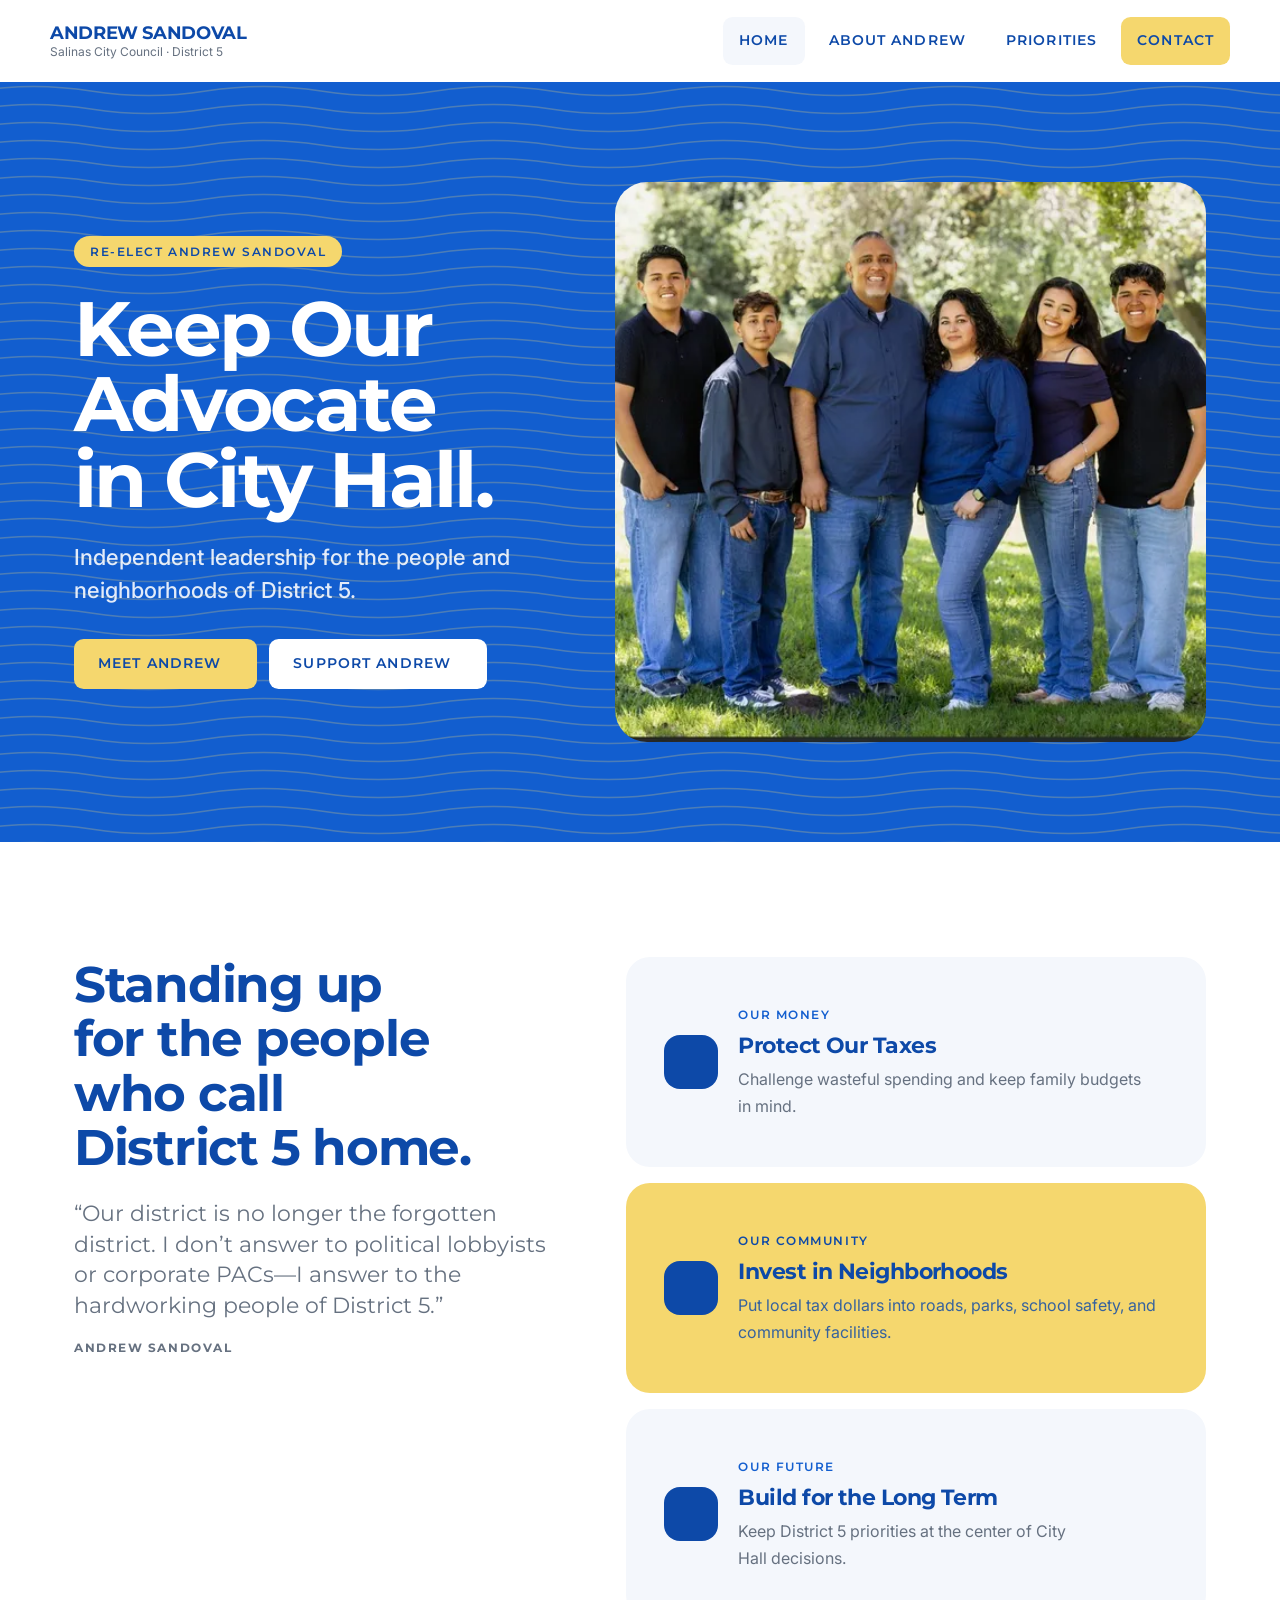
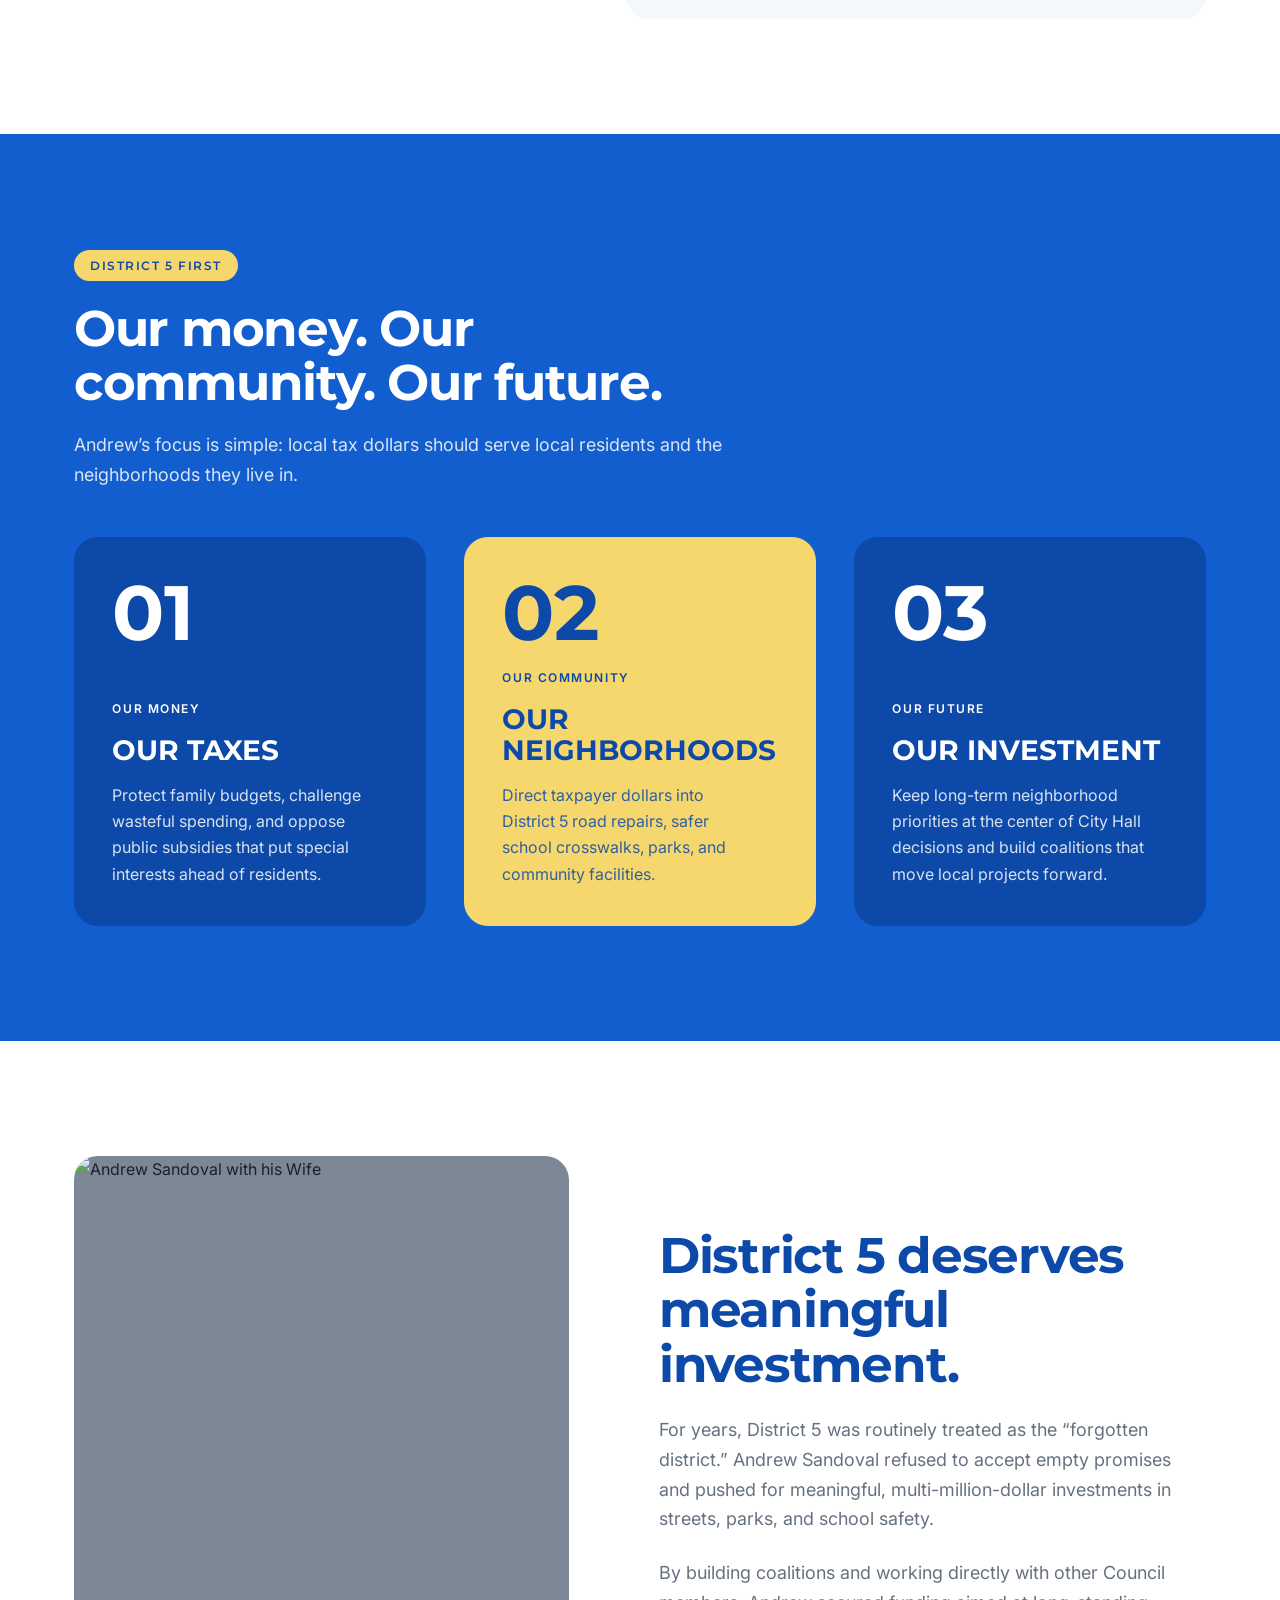
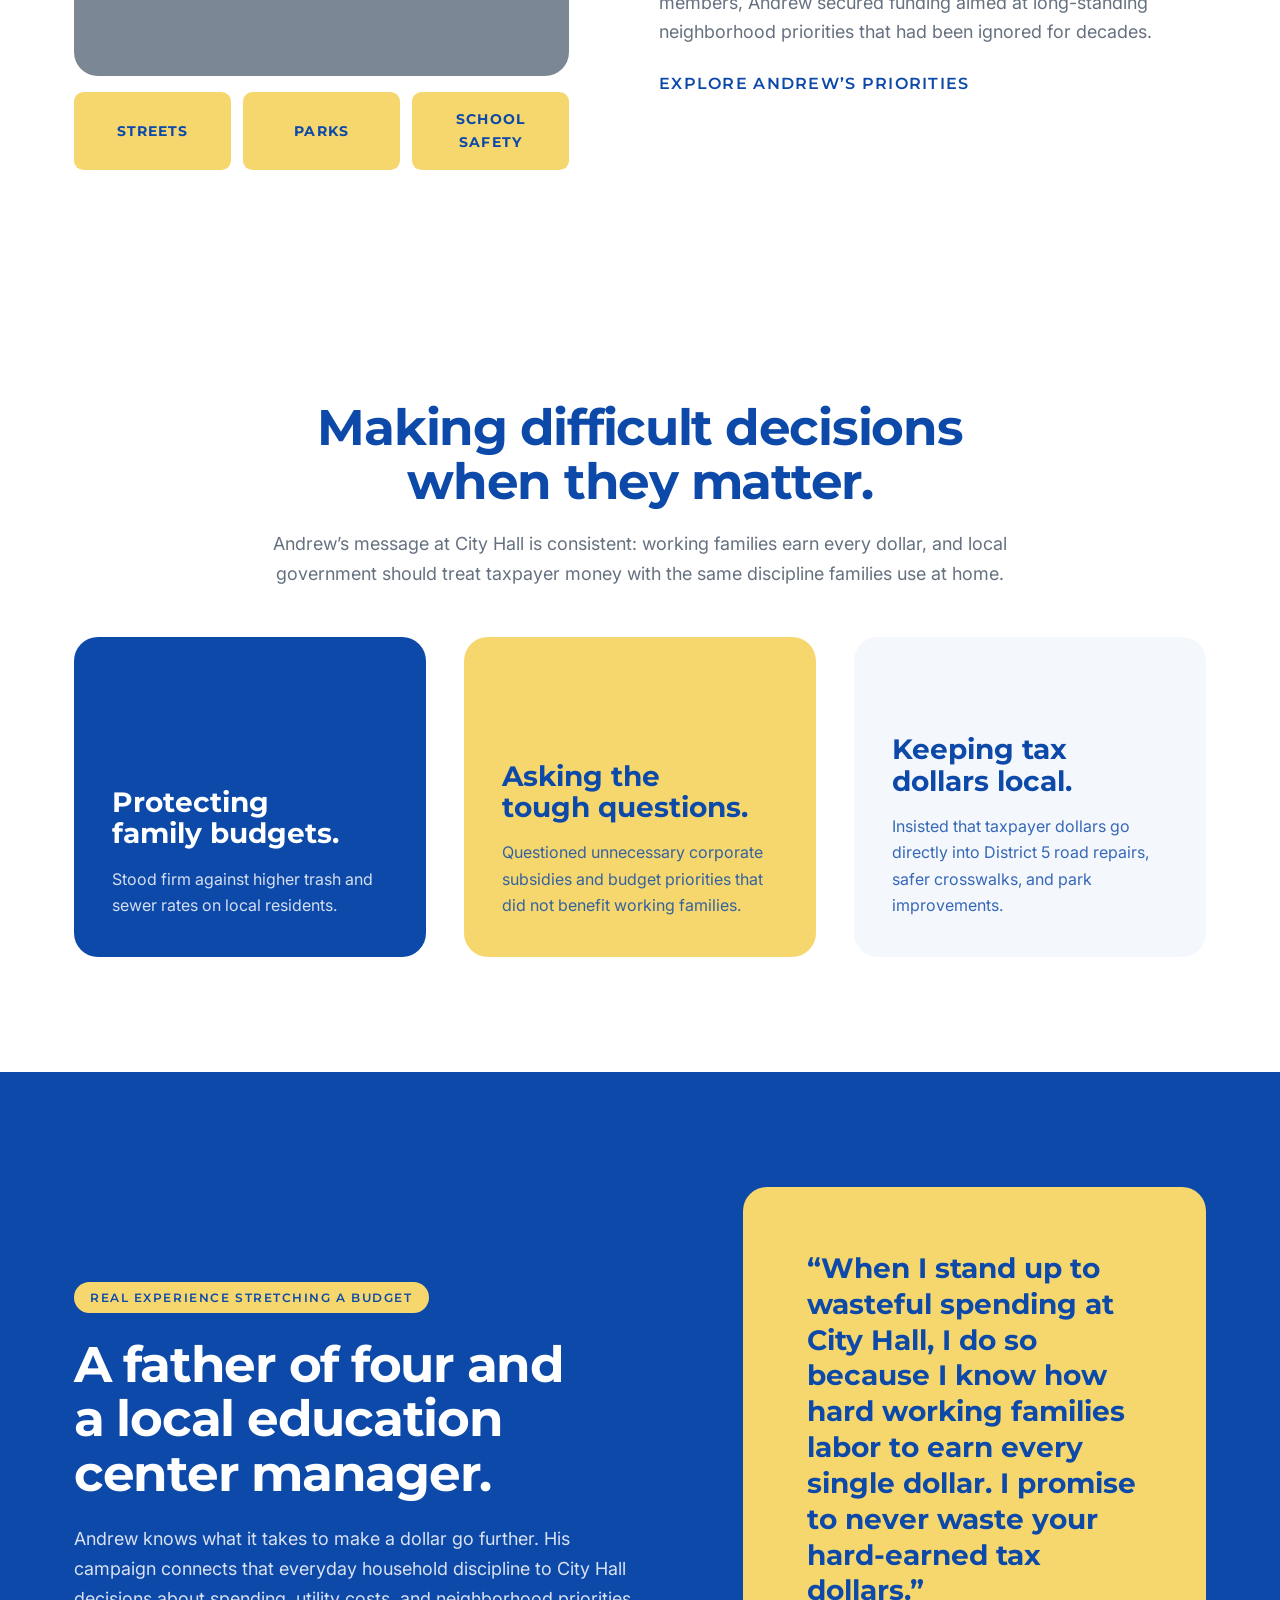
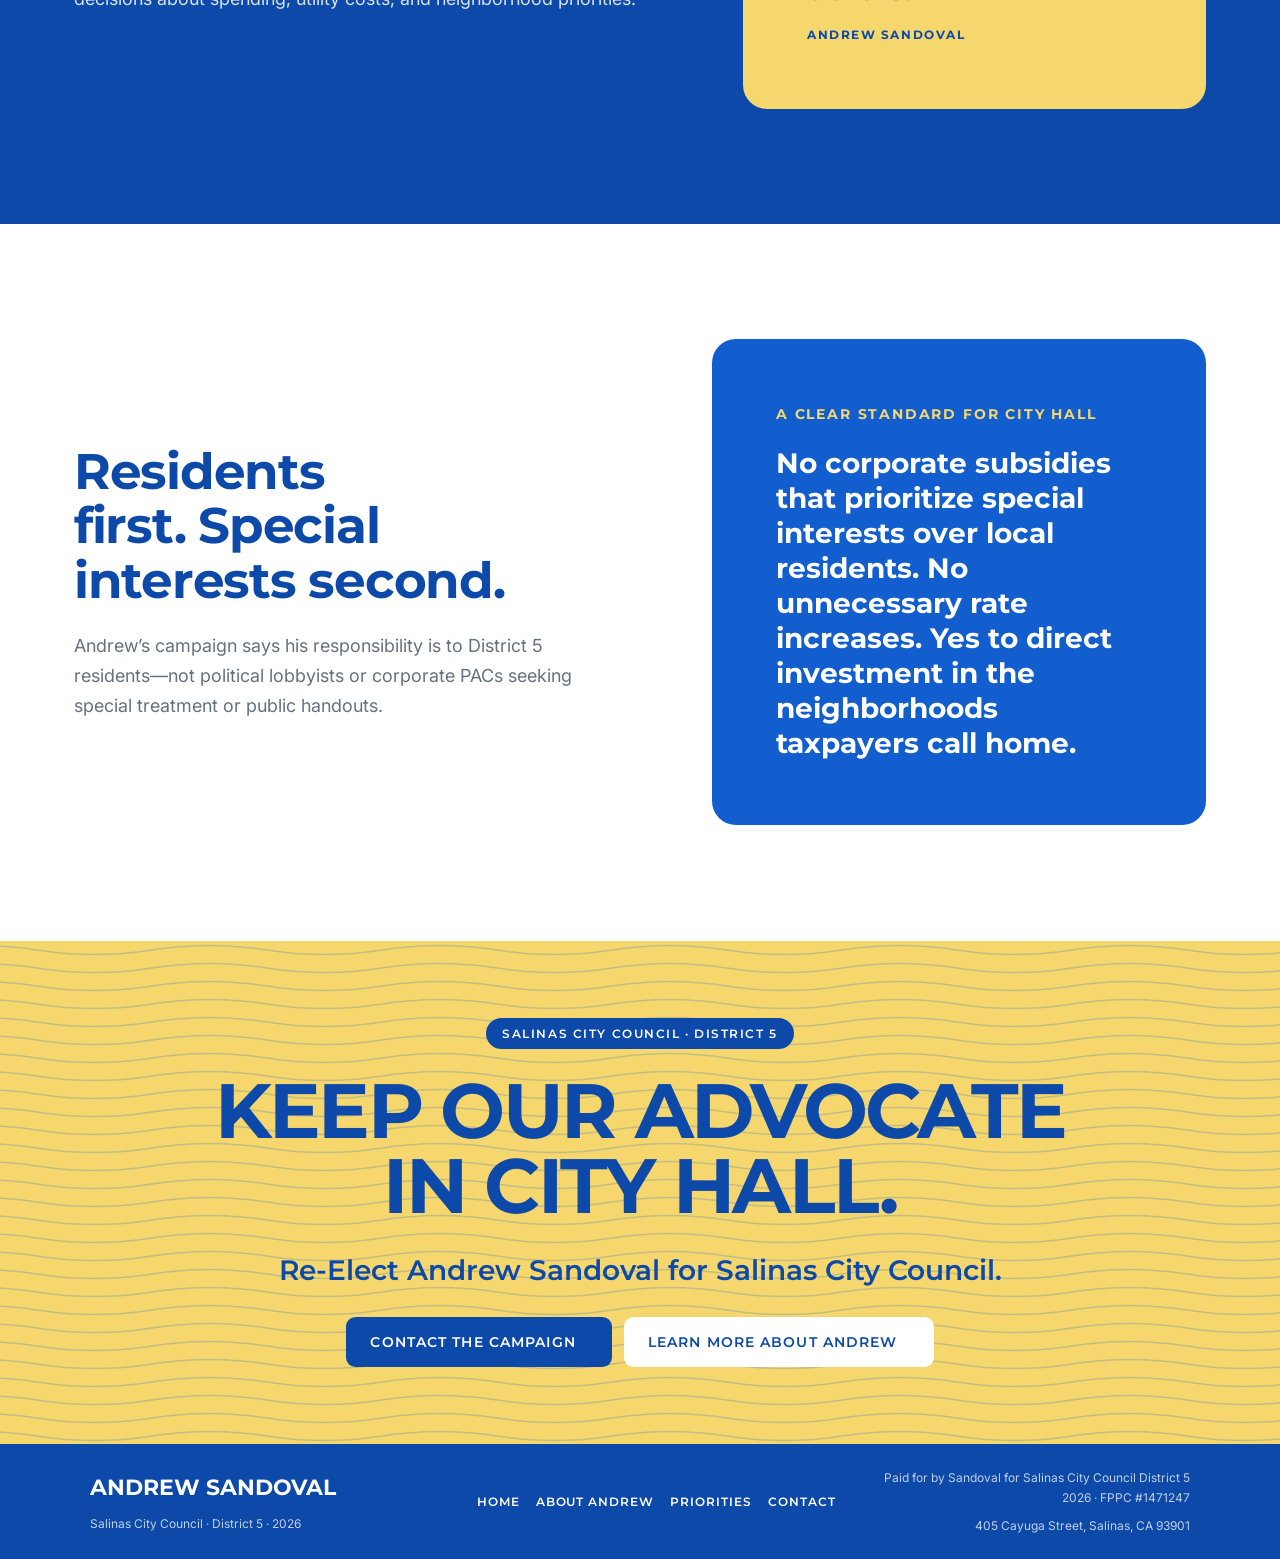
==== commit d40d0270: "update photo" ====
--- a/index.html
+++ b/index.html
@@ -166,8 +166,7 @@
       <div class="investment-container">
         <div class="investment-media" data-reveal="right">
           <div class="section-image-wrap">
-            <img class="section-image" src="assets/img/andrew2.jpg"
-              alt="Andrew Sandoval speaking with District 5 residents">
+            <img class="section-image" src="assets/img/andrew3.jpg" alt="Andrew Sandoval with his Wife">
           </div>
           <div class="investment-statements">
             <span>Streets</span>
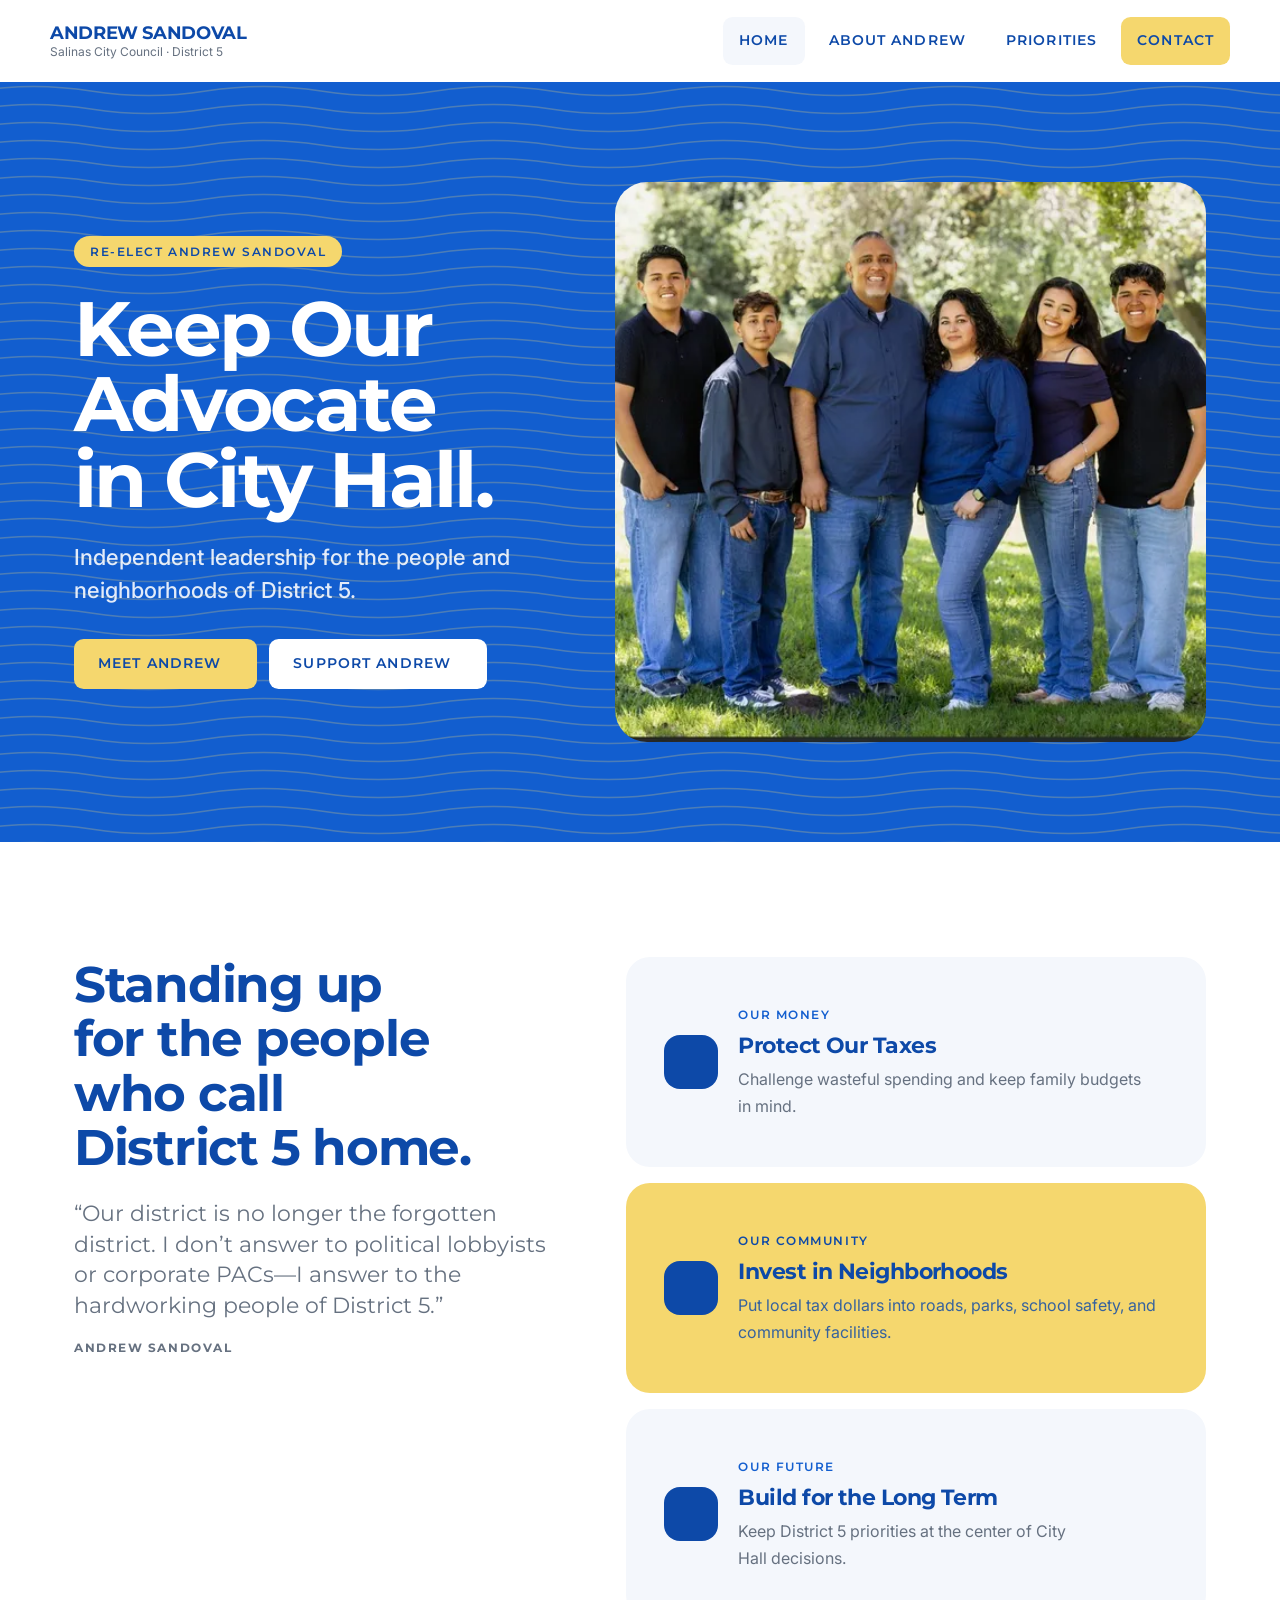
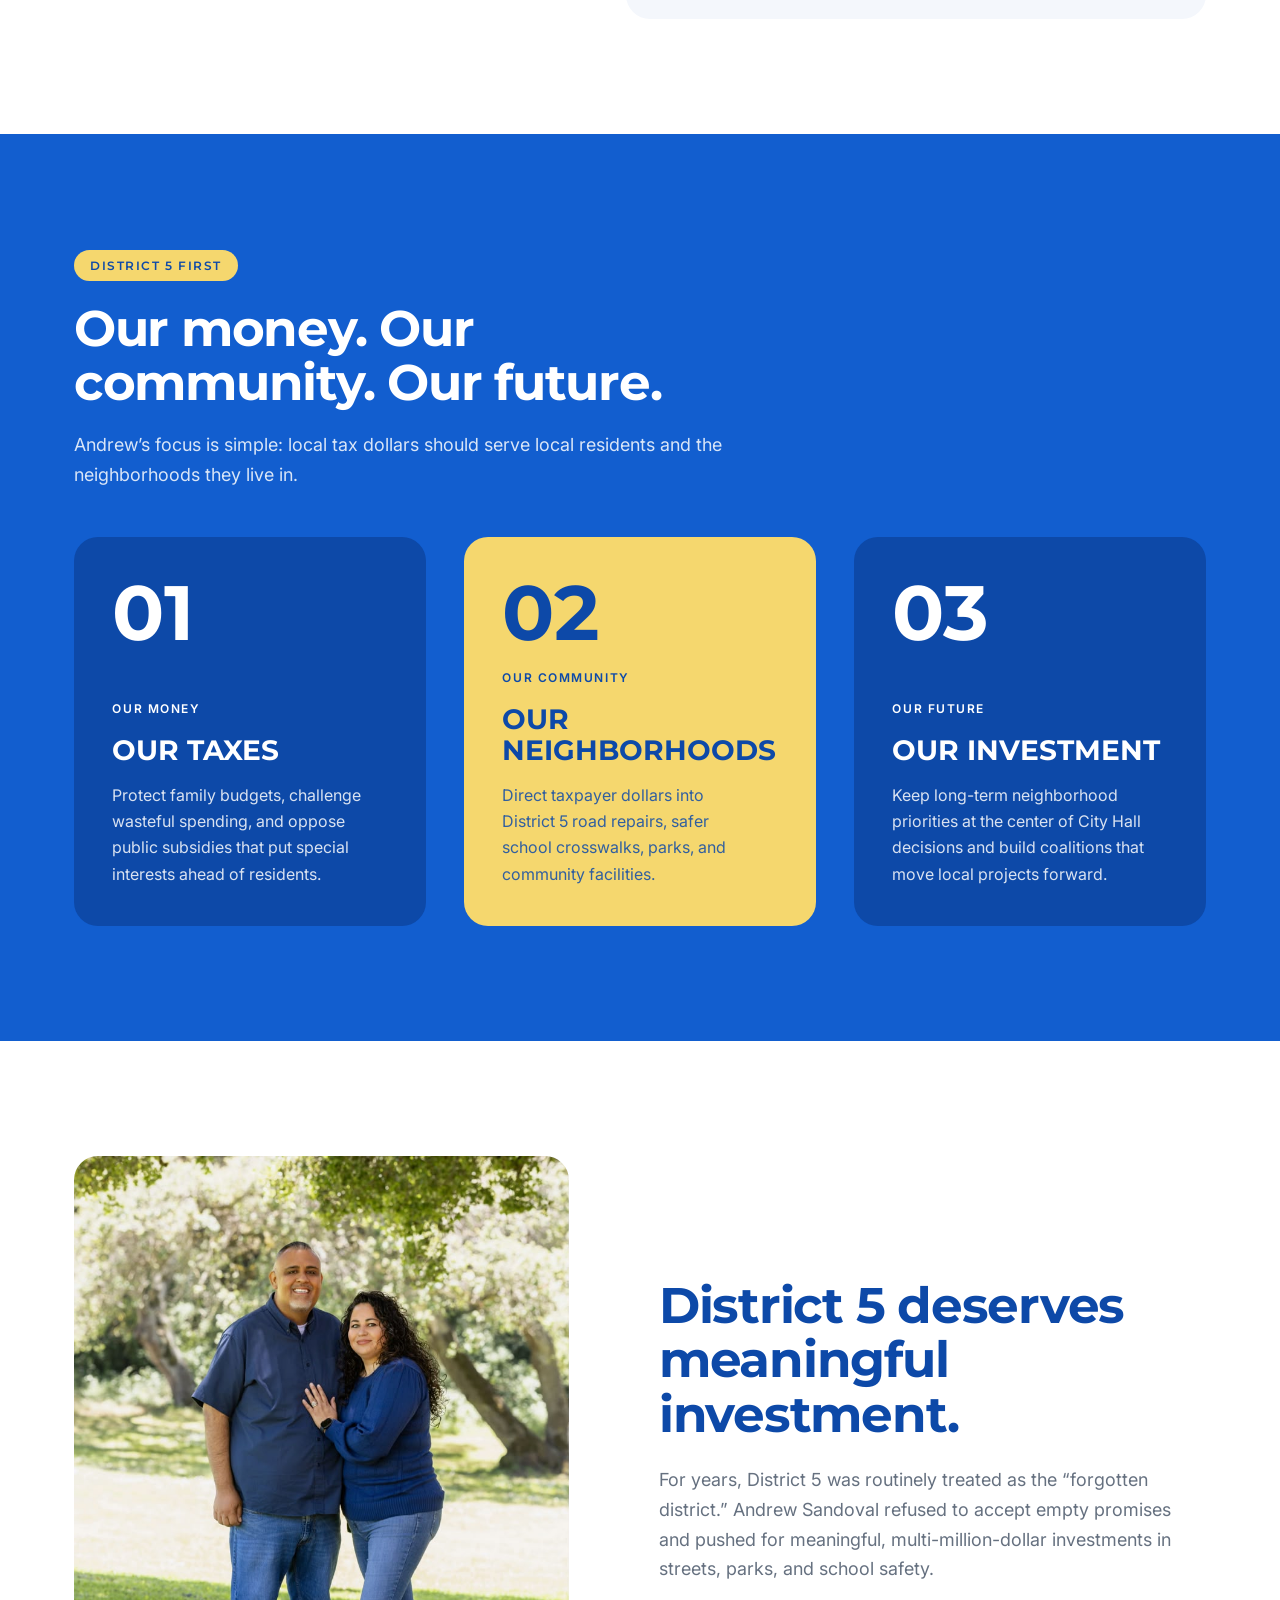
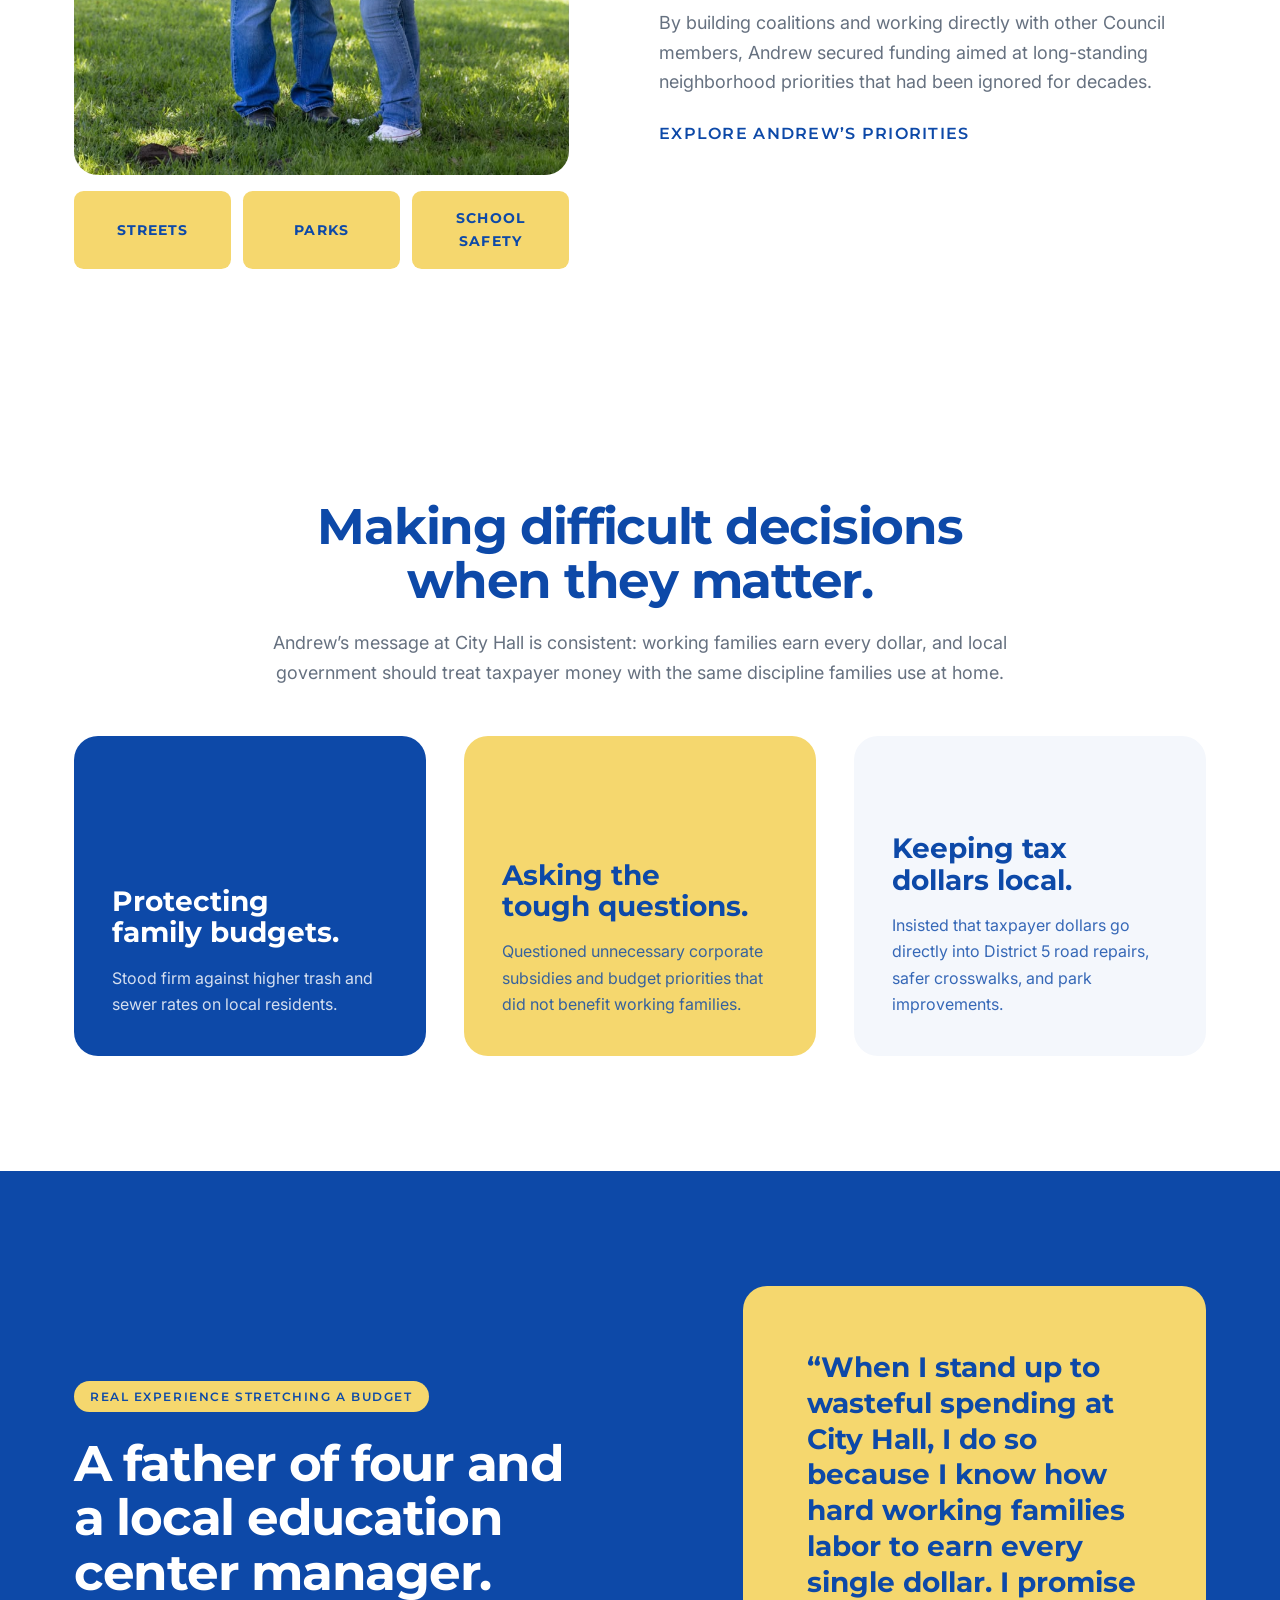
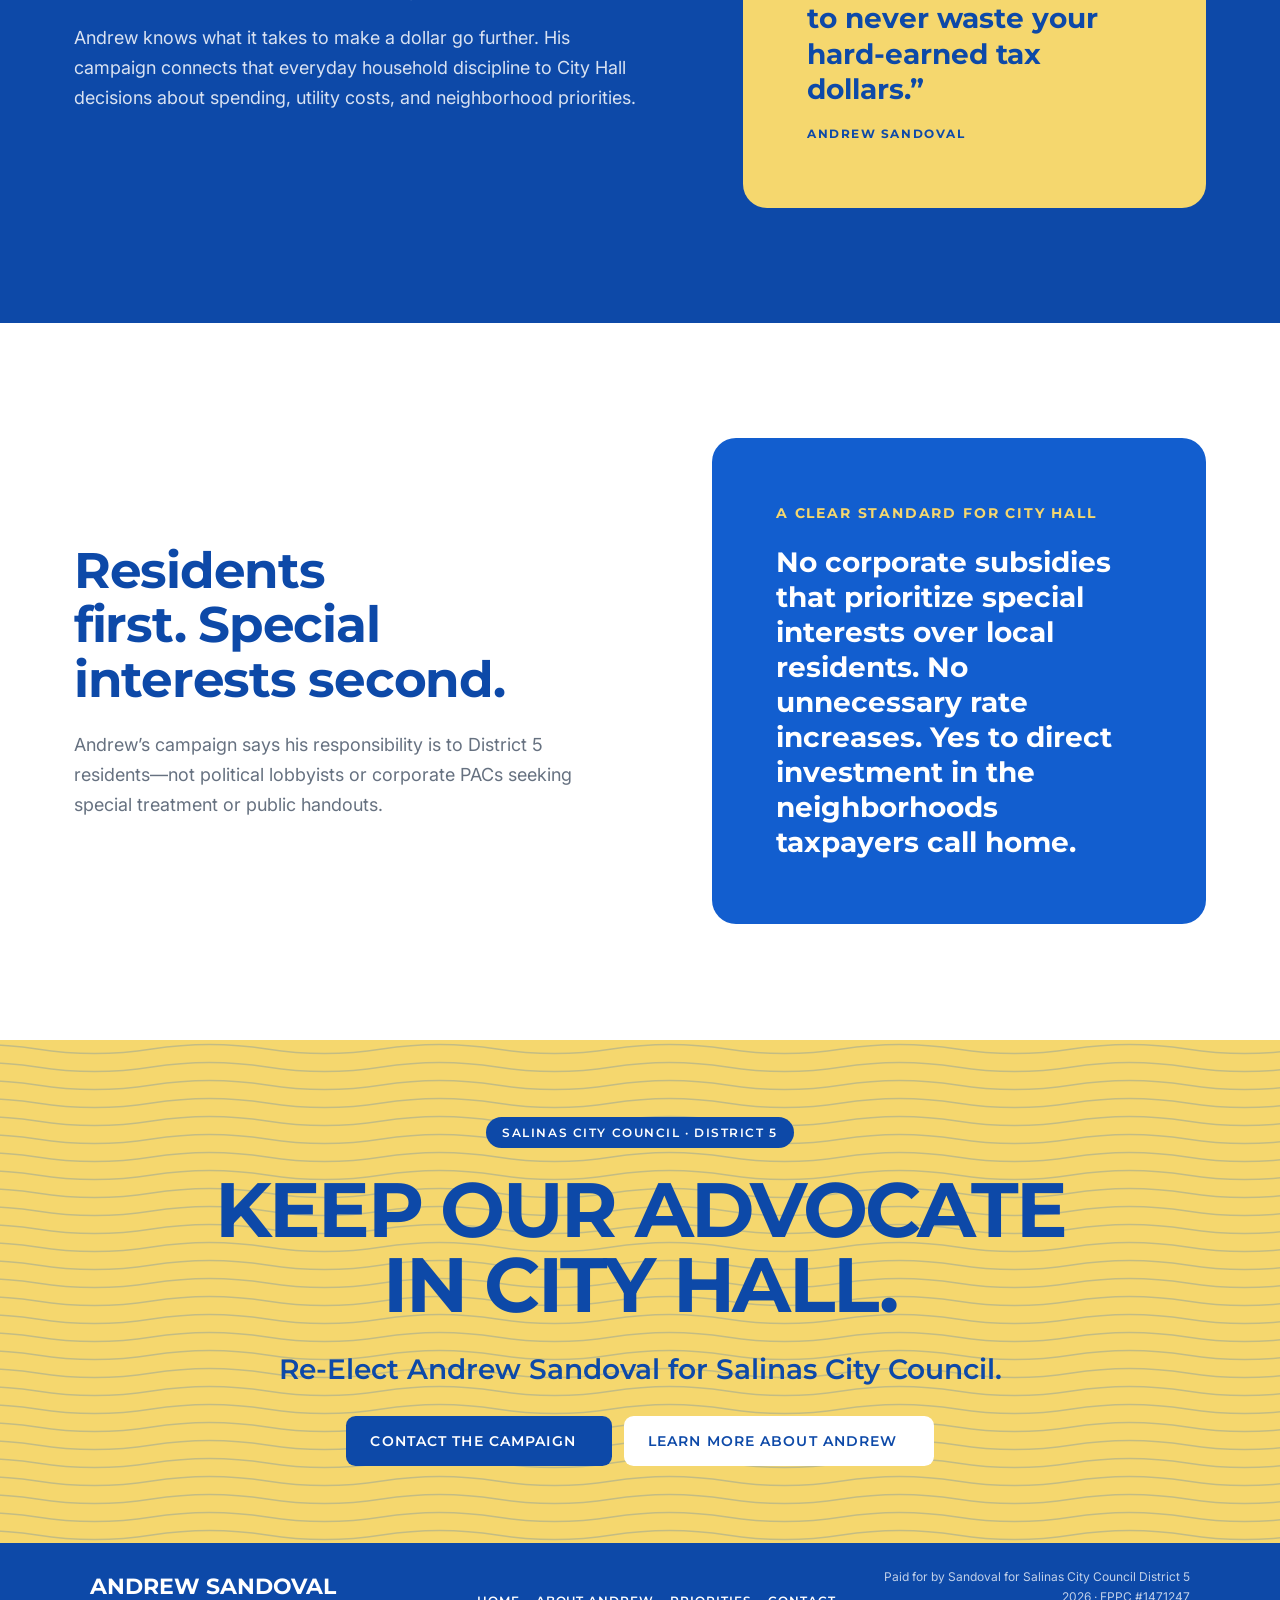
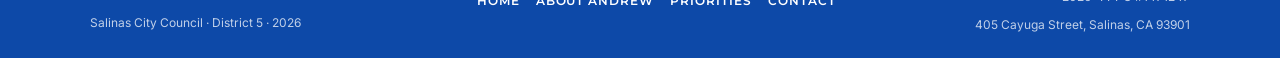
==== commit 08091cd9: "update picture" ====
--- a/index.html
+++ b/index.html
@@ -166,7 +166,7 @@
       <div class="investment-container">
         <div class="investment-media" data-reveal="right">
           <div class="section-image-wrap">
-            <img class="section-image" src="assets/img/andrew3.jpg" alt="Andrew Sandoval with his Wife">
+            <img class="section-image" src="assets/img/andrew3.jpeg" alt="Andrew Sandoval with his Wife">
           </div>
           <div class="investment-statements">
             <span>Streets</span>
